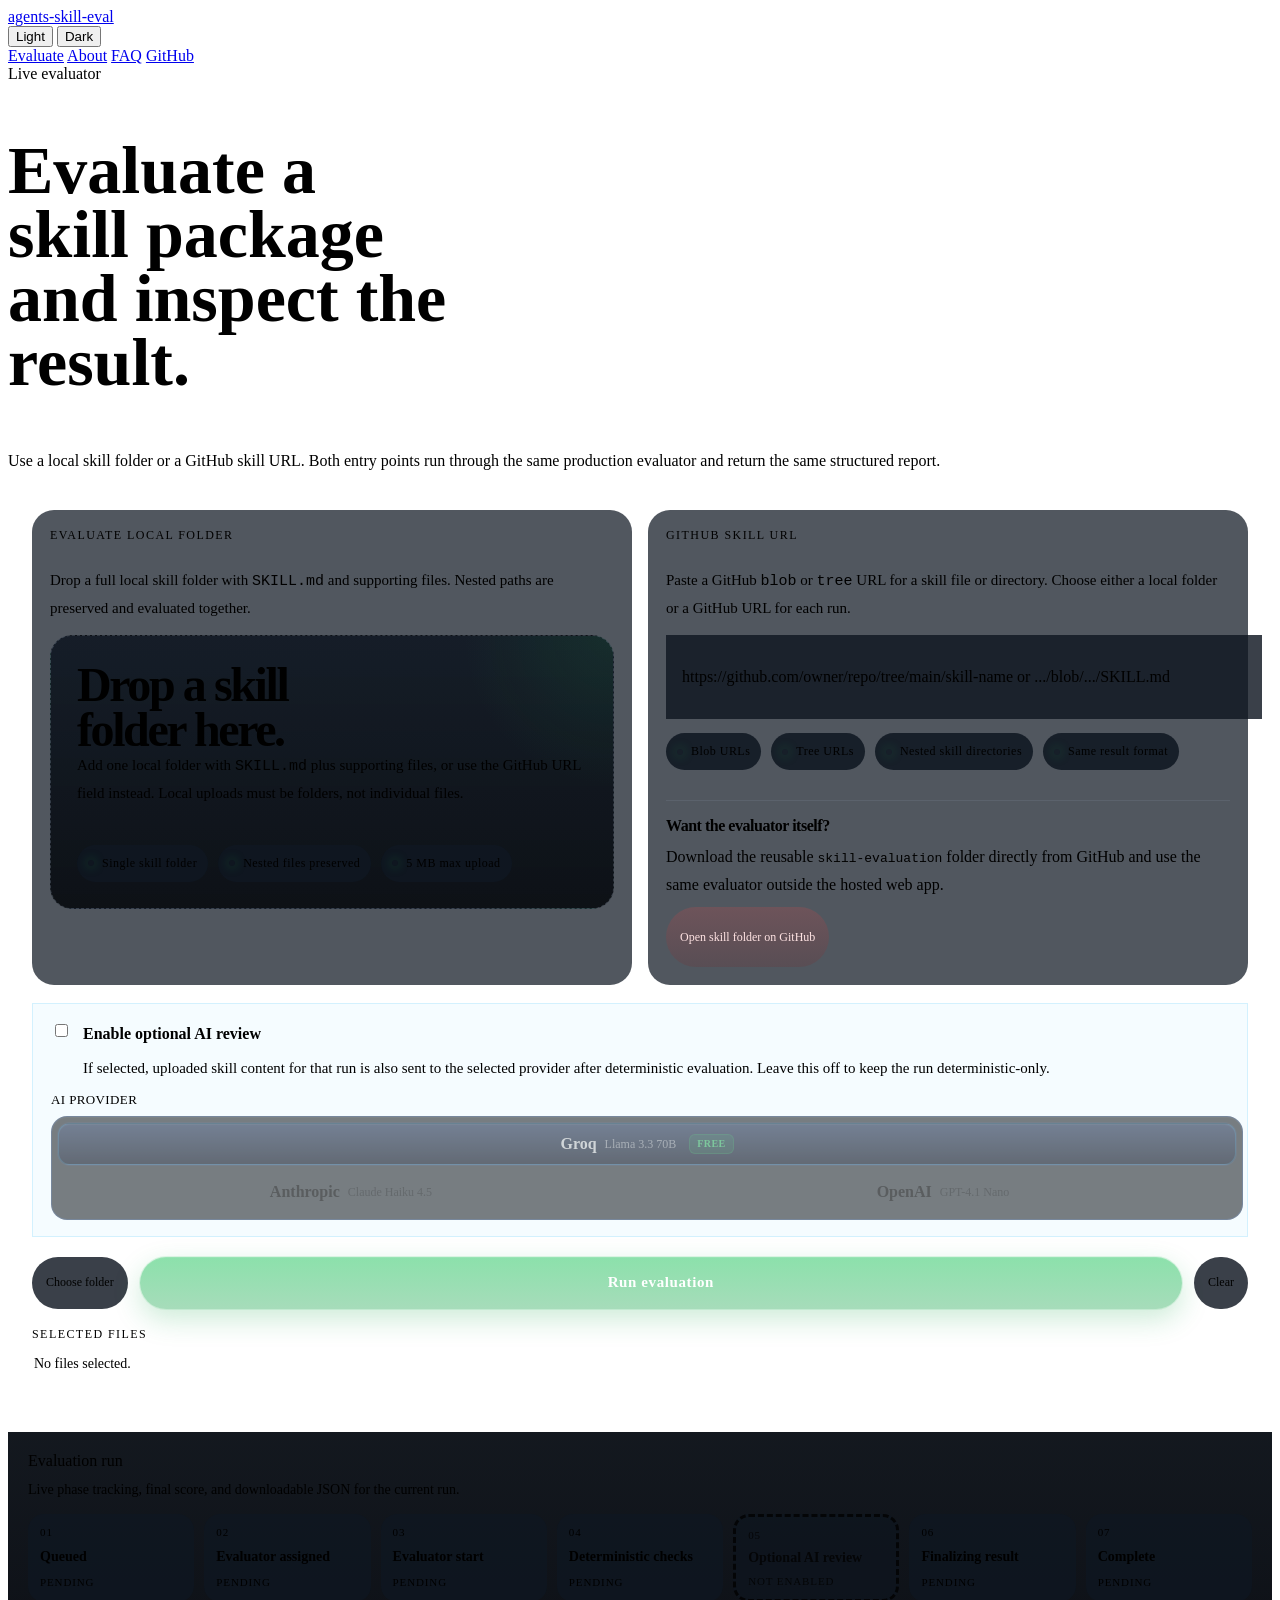
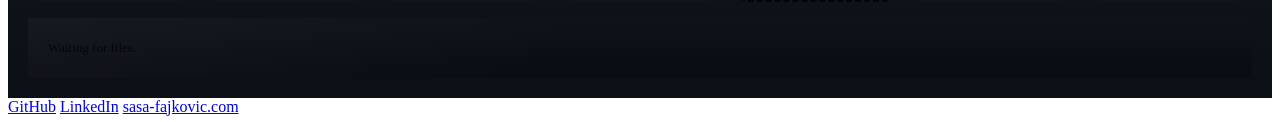
==== frontend/index.html @ c143a1ef "fix: blend deterministic and LLM scores instead of replacing, add scoring customization FAQ - Fix sc" ====
<!DOCTYPE html>
<html lang="en">
<head>
  <meta charset="UTF-8">
  <meta name="viewport" content="width=device-width, initial-scale=1.0">
  <title>agents-skill-eval | Evaluate Agent Skills for Quality, Cost, and Reliability</title>
  <meta name="description" content="Evaluate SKILL.md packages for trigger quality, token efficiency, cost control, reliability, and security using deterministic checks with optional AI review.">
  <meta name="robots" content="index, follow">
  <link rel="canonical" href="https://agents-skill-eval.com/">
  <meta property="og:type" content="website">
  <meta property="og:url" content="https://agents-skill-eval.com/">
  <meta property="og:title" content="agents-skill-eval">
  <meta property="og:description" content="Evaluate agent skills for trigger quality, token efficiency, cost control, reliability, and security.">
  <meta property="og:site_name" content="agents-skill-eval">
  <meta property="og:locale" content="en_US">
  <meta name="twitter:card" content="summary_large_image">
  <meta name="twitter:title" content="agents-skill-eval">
  <meta name="twitter:description" content="Evaluate agent skills for trigger quality, token efficiency, cost control, reliability, and security.">
  <meta name="theme-color" content="#0a0a0a">
  <link rel="stylesheet" href="/static/shared.css">
  <script>
    try {
      const storedTheme = localStorage.getItem('agents-skill-eval-theme');
      if (storedTheme === 'light' || storedTheme === 'dark') {
        document.documentElement.dataset.theme = storedTheme;
        const themeColorMeta = document.querySelector('meta[name="theme-color"]');
        if (themeColorMeta) {
          themeColorMeta.setAttribute('content', storedTheme === 'light' ? '#f3f4f6' : '#0a0a0a');
        }
      }
    } catch (error) {
      // Ignore storage access errors and fall back to dark.
    }
    document.documentElement.classList.add('js');
  </script>
  <script type="application/ld+json">
    {
      "@context": "https://schema.org",
      "@type": "WebApplication",
      "name": "agents-skill-eval",
      "url": "https://agents-skill-eval.com/",
      "applicationCategory": "DeveloperApplication",
      "operatingSystem": "Web",
      "description": "Evaluate SKILL.md packages for trigger quality, token efficiency, cost control, reliability, and security using deterministic checks with optional AI review.",
      "offers": {
        "@type": "Offer",
        "price": "0",
        "priceCurrency": "USD"
      }
    }
  </script>
  <style>
    /* Index-specific styles — base, cards, layout, and theme from shared.css */

    html {
      scroll-behavior: smooth;
    }

    .button,
    .provider-chip,
    #pick-folder-button,
    #upload-button,
    #clear-button,
    #download-json-button {
      display: inline-flex;
      align-items: center;
      justify-content: center;
      gap: 8px;
      min-height: 40px;
      padding: 10px 14px;
      border-radius: 999px;
      border: 1px solid var(--line);
      background: rgba(15, 23, 34, 0.82);
      color: var(--muted);
      font-family: var(--mono);
      font-size: 12px;
      white-space: nowrap;
      text-decoration: none;
      transition: border-color 140ms ease, color 140ms ease, transform 140ms ease, background 140ms ease;
    }

    .button:hover,
    .provider-chip:hover,
    #pick-folder-button:hover,
    #upload-button:hover,
    #clear-button:hover,
    #download-json-button:hover {
      color: var(--text);
      border-color: var(--line-strong);
      transform: translateY(-1px);
    }

    .button-primary,
    .primary {
      border-color: rgba(34, 197, 94, 0.6);
      background: linear-gradient(180deg, rgba(34, 197, 94, 0.38), rgba(22, 163, 74, 0.28));
      color: #d1fae5;
      box-shadow: inset 0 1px 0 rgba(255, 255, 255, 0.06), 0 0 16px rgba(34, 197, 94, 0.15);
    }

    .button-secondary {
      background: rgba(15, 23, 34, 0.92);
    }

    .hero {
      display: grid;
      grid-template-columns: minmax(0, 1.1fr) minmax(320px, 0.9fr);
      gap: 22px;
      align-items: stretch;
    }

    .hero-copy,
    .hero-visual,
    .status-panel,
    .results .result-card,
    .results .summary-card {
      position: relative;
      overflow: hidden;
      border-radius: var(--radius-lg);
      border: 1px solid var(--line);
      background: linear-gradient(180deg, rgba(14, 19, 26, 0.98), rgba(9, 12, 18, 0.96));
      box-shadow: var(--shadow);
    }

    .hero-copy {
      padding: 34px;
      display: grid;
      gap: 22px;
      min-height: 100%;
    }

    .hero-copy::before,
    .hero-visual::before,
    .status-panel::before,
    .results .result-card::before,
    .results .summary-card::before {
      content: "";
      position: absolute;
      inset: 0;
      pointer-events: none;
      background: linear-gradient(135deg, rgba(255, 255, 255, 0.03), transparent 45%);
    }

    h1 {
      max-width: 11ch;
      font-size: clamp(46px, 8vw, 84px);
      line-height: 0.94;
    }

    h3 {
      font-size: 20px;
      line-height: 1.08;
    }

    .hero-subtitle,
    .section-copy,
    .support-copy,
    .faq-card p,
    .step-card p,
    .preview-copy,
    .impact-card p,
    .privacy-copy,
    .dropzone p,
    .token-note,
    .result-summary,
    .footer-copy,
    .llm-copy,
    .file-caption {
      margin: 0;
      color: var(--muted);
      font-size: 15px;
      line-height: 1.8;
    }

    .hero-subtitle {
      max-width: 60ch;
      font-size: 17px;
    }

    .cta-row,
    .signal-grid,
    .action-row,
    .drop-meta,
    .upload-actions {
      display: flex;
      flex-wrap: wrap;
      gap: 12px;
    }

    .signal-grid {
      display: grid;
      grid-template-columns: repeat(3, minmax(0, 1fr));
      gap: 12px;
    }

    .signal-card {
      padding: 14px 16px;
      border-radius: var(--radius-sm);
      border: 1px solid var(--line);
      background: rgba(15, 23, 34, 0.72);
      display: grid;
      gap: 6px;
    }

    .signal-card strong,
    .support-card strong,
    .stat-number,
    .step-card strong,
    .faq-card strong,
    .impact-card strong,
    .upload-side strong,
    .result-metric strong {
      color: var(--text);
      font-size: 16px;
      line-height: 1.25;
    }

    .signal-card span,
    .support-card span,
    .stat-caption,
    .mini-label,
    .estimate-note,
    .footer-note,
    .terminal-caption,
    .bar-label,
    .gauge-note,
    .result-meta,
    .support-chip,
    .section-micro {
      color: var(--subtle);
      font-family: var(--mono);
      font-size: 12px;
      letter-spacing: 0.04em;
      line-height: 1.6;
    }

    .hero-visual {
      padding: 28px;
      display: grid;
      gap: 18px;
      align-content: start;
      min-height: 100%;
    }

    .visual-header {
      display: flex;
      justify-content: space-between;
      gap: 12px;
      align-items: flex-start;
      flex-wrap: wrap;
    }

    .visual-header h2 {
      font-size: clamp(24px, 4vw, 32px);
      max-width: 12ch;
    }

    .estimate-note {
      display: inline-flex;
      align-items: center;
      gap: 8px;
      padding: 8px 10px;
      border-radius: 999px;
      border: 1px solid rgba(56, 189, 248, 0.18);
      background: rgba(56, 189, 248, 0.08);
      color: #7dd3fc;
      font-size: 11px;
      letter-spacing: 0.08em;
      text-transform: uppercase;
    }

    .token-visual {
      display: grid;
      gap: 14px;
      position: relative;
      padding-top: 4px;
    }

    .token-visual::before {
      content: "";
      position: absolute;
      left: 20px;
      right: 20px;
      top: 50%;
      height: 1px;
      background: linear-gradient(90deg, rgba(249, 115, 22, 0.35), rgba(148, 163, 184, 0.1), rgba(34, 197, 94, 0.42));
      transform: translateY(-50%);
    }

    .token-lane {
      display: grid;
      grid-template-columns: minmax(0, 1fr) auto minmax(0, 1fr);
      gap: 12px;
      align-items: center;
      min-width: 0;
    }

    .token-card {
      padding: 18px;
      border-radius: 22px;
      border: 1px solid var(--line);
      background: rgba(9, 13, 18, 0.94);
      display: grid;
      gap: 8px;
      min-height: 190px;
      align-content: start;
      min-width: 0;
    }

    .token-card.poor {
      box-shadow: inset 0 0 0 1px rgba(249, 115, 22, 0.16);
    }

    .token-card.good {
      box-shadow: inset 0 0 0 1px rgba(34, 197, 94, 0.16);
    }

    .counter-header {
      display: flex;
      justify-content: space-between;
      gap: 12px;
      align-items: center;
      color: var(--subtle);
      font-family: var(--mono);
      font-size: 12px;
      text-transform: uppercase;
      letter-spacing: 0.08em;
    }

    .status-pill {
      display: inline-flex;
      align-items: center;
      gap: 8px;
      padding: 6px 9px;
      border-radius: 999px;
      font-size: 11px;
      letter-spacing: 0.08em;
    }

    .status-pill::before {
      content: "";
      width: 7px;
      height: 7px;
      border-radius: 999px;
      background: currentColor;
      box-shadow: 0 0 12px currentColor;
    }

    .status-pill.poor {
      background: var(--poor-soft);
      color: #fdba74;
    }

    .status-pill.good {
      background: var(--good-soft);
      color: #86efac;
    }

    .counter-value {
      display: block;
      min-width: 0;
      max-width: 100%;
      overflow-wrap: anywhere;
      font-family: var(--mono);
      font-size: clamp(28px, 4.2vw, 54px);
      line-height: 0.98;
      letter-spacing: -0.06em;
      color: var(--text);
    }

    .counter-subtext {
      font-family: var(--mono);
      color: var(--muted);
      font-size: 13px;
      line-height: 1.7;
    }

    .delta-column {
      display: grid;
      gap: 12px;
      justify-items: center;
      text-align: center;
      z-index: 1;
      align-self: center;
    }

    .delta-arrow {
      display: inline-flex;
      align-items: center;
      justify-content: center;
      min-height: 48px;
      color: var(--muted);
      font-size: 24px;
      line-height: 1;
    }

    .reduction-badge {
      display: inline-flex;
      align-items: center;
      justify-content: center;
      min-width: 0;
      min-height: 48px;
      max-width: none;
      padding: 10px 14px;
      border-radius: 999px;
      border: 1px solid rgba(34, 197, 94, 0.26);
      background: rgba(34, 197, 94, 0.1);
      color: #dcfce7;
      font-family: var(--mono);
      font-size: 13px;
      font-weight: 700;
      letter-spacing: 0.08em;
      text-transform: uppercase;
      white-space: nowrap;
      box-shadow: inset 0 0 0 1px rgba(34, 197, 94, 0.08);
    }

    .token-note {
      padding: 14px 16px;
      border-radius: var(--radius-sm);
      border: 1px solid rgba(56, 189, 248, 0.18);
      background: rgba(56, 189, 248, 0.06);
    }

    .workspace-grid,
    .steps-grid,
    .impact-grid,
    .preview-grid,
    .faq-grid,
    .results-top,
    .results-grid {
      display: grid;
      gap: 18px;
    }

    .workspace-grid {
      grid-template-columns: 1fr;
      align-items: start;
    }

    .evaluator-section {
      gap: 22px;
    }

    .evaluator-head h1 {
      max-width: 13ch;
      font-size: clamp(38px, 6vw, 68px);
    }

    .workspace-panel {
      display: grid;
      gap: 18px;
    }

    .entry-grid {
      display: grid;
      grid-template-columns: repeat(2, minmax(0, 1fr));
      gap: 16px;
    }

    .entry-card {
      display: grid;
      gap: 14px;
      align-content: start;
      padding: 18px;
      border-radius: 22px;
      border: 1px solid var(--line);
      background: rgba(15, 23, 34, 0.72);
      min-width: 0;
    }

    .skill-download-copy {
      display: grid;
      gap: 8px;
      margin-top: 16px;
      padding-top: 16px;
      border-top: 1px solid rgba(148, 163, 184, 0.14);
    }

    .skill-download-copy strong {
      font-size: 16px;
      letter-spacing: -0.03em;
    }

    .skill-download-copy p {
      margin: 0;
      color: var(--muted);
      max-width: 72ch;
      line-height: 1.75;
    }

    .skill-download-actions {
      display: flex;
      align-items: center;
      gap: 10px;
      flex-wrap: wrap;
    }

    .skill-download-link {
      border-color: rgba(239, 68, 68, 0.3);
      background: linear-gradient(180deg, rgba(239, 68, 68, 0.18), rgba(127, 29, 29, 0.16));
      color: #fee2e2;
    }

    .skill-download-link:hover {
      border-color: rgba(248, 113, 113, 0.48);
      background: linear-gradient(180deg, rgba(239, 68, 68, 0.24), rgba(127, 29, 29, 0.2));
    }

    .entry-copy {
      margin: 0;
      color: var(--muted);
      font-size: 15px;
      line-height: 1.75;
    }

    .entry-card .dropzone {
      min-height: 220px;
    }

    .entry-card .url-input {
      margin-top: auto;
    }

    .token-section {
      gap: 0;
    }

    .boundary-panel {
      display: grid;
      gap: 18px;
    }

    .boundary-grid {
      display: grid;
      grid-template-columns: repeat(2, minmax(0, 1fr));
      gap: 16px;
    }

    .token-panel {
      width: 100%;
    }

    .workspace-panel,
    .upload-side,
    .step-card,
    .preview-panel,
    .results .result-card,
    .results .summary-card {
      padding: 24px;
    }

    .field-stack {
      display: grid;
      gap: 16px;
    }

    .field-label {
      display: block;
      margin-bottom: 10px;
      color: var(--muted);
      font-family: var(--mono);
      font-size: 12px;
      text-transform: uppercase;
      letter-spacing: 0.12em;
    }

    .url-input {
      width: 100%;
      min-height: 54px;
      border: 1px solid var(--line);
      border-radius: var(--radius-sm);
      padding: 15px 16px;
      background: rgba(15, 23, 34, 0.82);
      color: var(--text);
      font: inherit;
    }

    .url-input::placeholder {
      color: var(--subtle);
    }

    .dropzone {
      display: grid;
      gap: 18px;
      padding: 26px;
      border-radius: 22px;
      border: 1px dashed rgba(148, 163, 184, 0.28);
      background:
        radial-gradient(circle at top right, rgba(34, 197, 94, 0.1), transparent 24%),
        linear-gradient(180deg, rgba(15, 23, 34, 0.9), rgba(9, 13, 18, 0.94));
      transition: border-color 160ms ease, transform 160ms ease, background 160ms ease;
      cursor: pointer;
      min-height: 260px;
      align-content: space-between;
    }

    .dropzone.dragging {
      border-color: rgba(34, 197, 94, 0.48);
      transform: translateY(-1px);
      background:
        radial-gradient(circle at top right, rgba(34, 197, 94, 0.18), transparent 24%),
        linear-gradient(180deg, rgba(15, 23, 34, 0.94), rgba(9, 13, 18, 0.98));
    }

    .dropzone.is-disabled {
      opacity: 0.68;
      cursor: wait;
      transform: none;
    }

    .dropzone strong {
      display: block;
      max-width: 10ch;
      font-size: clamp(30px, 5vw, 48px);
      line-height: 0.94;
      letter-spacing: -0.05em;
    }

    .drop-meta {
      gap: 10px;
    }

    .support-chip {
      display: inline-flex;
      align-items: center;
      gap: 8px;
      padding: 9px 11px;
      border-radius: 999px;
      border: 1px solid var(--line);
      background: rgba(15, 23, 34, 0.88);
      color: var(--text);
    }

    .support-chip::before {
      content: "";
      width: 6px;
      height: 6px;
      border-radius: 999px;
      background: var(--good);
      box-shadow: 0 0 12px rgba(34, 197, 94, 0.42);
    }

    .upload-actions {
      display: grid;
      grid-template-columns: auto minmax(220px, 1fr) auto;
      align-items: stretch;
      margin-top: 2px;
    }

    .upload-actions #upload-button {
      min-height: 52px;
      width: 100%;
      padding: 12px 22px;
      font-size: 15px;
      font-weight: 700;
      letter-spacing: 0.04em;
      color: #ffffff;
      border-color: rgba(34, 197, 94, 0.7);
      background: linear-gradient(180deg, rgba(34, 197, 94, 0.52), rgba(22, 163, 74, 0.38));
      box-shadow: inset 0 1px 0 rgba(255, 255, 255, 0.1), 0 10px 28px rgba(22, 163, 74, 0.22), 0 0 0 1px rgba(34, 197, 94, 0.12);
    }

    .upload-actions #upload-button:hover {
      border-color: rgba(34, 197, 94, 0.85);
      background: linear-gradient(180deg, rgba(34, 197, 94, 0.62), rgba(22, 163, 74, 0.46));
      box-shadow: inset 0 1px 0 rgba(255, 255, 255, 0.12), 0 14px 34px rgba(22, 163, 74, 0.30), 0 0 0 1px rgba(34, 197, 94, 0.18);
    }

    button {
      cursor: pointer;
    }

    button:disabled {
      cursor: wait;
      opacity: 0.62;
      transform: none;
    }

    .llm-option {
      display: grid;
      gap: 10px;
      padding: 16px 18px;
      border-radius: var(--radius-sm);
      border: 1px solid rgba(56, 189, 248, 0.18);
      background: rgba(56, 189, 248, 0.05);
    }

    .llm-option label {
      display: flex;
      align-items: flex-start;
      gap: 12px;
      cursor: pointer;
    }

    .llm-option input {
      margin-top: 4px;
    }

    .llm-provider-row {
      display: grid;
      gap: 8px;
    }

    .sr-only {
      position: absolute;
      width: 1px;
      height: 1px;
      padding: 0;
      margin: -1px;
      overflow: hidden;
      clip: rect(0, 0, 0, 0);
      white-space: nowrap;
      border: 0;
    }

    .llm-provider-row label {
      display: block;
      cursor: default;
      color: var(--muted);
      font-size: 13px;
      letter-spacing: 0.03em;
      text-transform: uppercase;
    }

    .provider-toggle {
      display: inline-flex;
      align-items: center;
      flex-wrap: wrap;
      gap: 6px;
      width: 100%;
      padding: 6px;
      border-radius: 16px;
      border: 1px solid rgba(59, 130, 246, 0.22);
      background: rgba(8, 13, 20, 0.78);
      box-shadow: inset 0 1px 0 rgba(255, 255, 255, 0.04);
    }

    .provider-toggle[aria-disabled="true"] {
      opacity: 0.68;
    }

    .provider-chip {
      display: inline-flex;
      align-items: center;
      justify-content: center;
      flex: 1 1 calc(50% - 6px);
      min-height: 42px;
      padding: 10px 16px;
      border-radius: 12px;
      border: 1px solid transparent;
      background: transparent;
      color: var(--muted);
      font: inherit;
      font-weight: 600;
      line-height: 1.2;
      box-shadow: none;
      transition: border-color 140ms ease, color 140ms ease, background 140ms ease, transform 140ms ease;
    }

    .provider-chip:hover {
      background: rgba(15, 23, 34, 0.76);
      color: var(--text);
    }

    .provider-chip[aria-pressed="true"] {
      border-color: rgba(56, 189, 248, 0.3);
      background: linear-gradient(180deg, rgba(37, 99, 235, 0.24), rgba(15, 23, 42, 0.9));
      color: #f8fafc;
      box-shadow: inset 0 1px 0 rgba(255, 255, 255, 0.07), 0 0 0 1px rgba(59, 130, 246, 0.12);
    }

    .provider-chip:disabled {
      cursor: not-allowed;
      opacity: 0.7;
      transform: none;
    }

    .provider-chip--featured {
      flex: 1 1 100%;
    }

    .chip-badge {
      display: inline-flex;
      align-items: center;
      padding: 1px 7px;
      border-radius: 6px;
      font-size: 10px;
      font-weight: 700;
      letter-spacing: 0.04em;
      text-transform: uppercase;
      line-height: 1.6;
      vertical-align: middle;
      margin-left: 5px;
    }

    .chip-badge--free {
      background: rgba(34, 197, 94, 0.18);
      color: #4ade80;
      border: 1px solid rgba(34, 197, 94, 0.25);
    }

    .chip-model {
      font-weight: 400;
      font-size: 12px;
      opacity: 0.6;
    }

    html[data-theme="light"] .chip-badge--free {
      background: rgba(22, 163, 74, 0.10);
      color: #15803d;
      border-color: rgba(22, 163, 74, 0.22);
    }

    html[data-theme="light"] .provider-toggle {
      border-color: rgba(148, 163, 184, 0.3);
      background: rgba(241, 245, 249, 0.92);
      box-shadow: inset 0 1px 0 rgba(255, 255, 255, 0.7);
    }

    html[data-theme="light"] .provider-chip:hover {
      background: rgba(226, 232, 240, 0.92);
    }

    html[data-theme="light"] .provider-chip[aria-pressed="true"] {
      border-color: rgba(59, 130, 246, 0.26);
      background: linear-gradient(180deg, rgba(191, 219, 254, 0.95), rgba(219, 234, 254, 0.92));
      color: #0f172a;
      box-shadow: inset 0 1px 0 rgba(255, 255, 255, 0.88), 0 0 0 1px rgba(59, 130, 246, 0.08);
    }

    .llm-copy strong {
      display: block;
      margin-bottom: 6px;
      font-size: 16px;
      color: var(--text);
    }

    .file-list {
      display: grid;
      gap: 10px;
      min-height: 56px;
    }

    .file-item {
      display: grid;
      grid-template-columns: minmax(0, 1fr) auto;
      gap: 12px;
      align-items: center;
      padding: 12px 14px;
      border-radius: var(--radius-sm);
      border: 1px solid var(--line);
      background: rgba(15, 23, 34, 0.7);
      color: var(--muted);
      font-family: var(--mono);
      font-size: 13px;
    }

    .file-item span:first-child {
      min-width: 0;
      overflow: hidden;
      text-overflow: ellipsis;
      white-space: nowrap;
      color: var(--text);
    }

    .result-empty,
    .file-list .empty {
      color: var(--subtle);
      font-size: 14px;
      padding: 4px 2px;
    }

    .upload-side {
      display: grid;
      gap: 16px;
    }

    .support-card {
      padding: 16px 18px;
      border-radius: var(--radius-sm);
      border: 1px solid var(--line);
      background: rgba(15, 23, 34, 0.72);
      display: grid;
      gap: 8px;
    }

    .status-stack {
      display: grid;
      gap: 16px;
    }

    .run-surface {
      display: grid;
      gap: 16px;
      padding: 20px;
      border-radius: var(--radius-lg);
      border: 1px solid var(--line-strong);
      background: linear-gradient(180deg, rgba(10, 15, 22, 0.96), rgba(7, 10, 16, 0.98));
      box-shadow: var(--shadow);
    }

    .run-surface-head {
      display: flex;
      align-items: center;
      justify-content: space-between;
      gap: 12px;
      flex-wrap: wrap;
    }

    .run-surface-head > div {
      display: grid;
      gap: 12px;
    }

    .run-surface-head p {
      margin: 0;
      color: var(--muted);
      font-size: 14px;
    }

    .run-phase-grid {
      display: grid;
      grid-template-columns: repeat(7, minmax(0, 1fr));
      gap: 10px;
    }

    .phase-chip {
      --phase-fill-progress: 0%;
      display: grid;
      gap: 8px;
      padding: 12px;
      border-radius: 16px;
      border: 1px solid var(--line);
      background: rgba(15, 23, 34, 0.72);
      min-width: 0;
      position: relative;
      overflow: hidden;
      transition: border-color 180ms ease, background 180ms ease, box-shadow 180ms ease;
    }

    .phase-chip::before {
      content: "";
      position: absolute;
      inset: 0;
      width: var(--phase-fill-progress);
      pointer-events: none;
      background: linear-gradient(90deg, rgba(34, 197, 94, 0.12), rgba(34, 197, 94, 0.18));
      transition: width 280ms linear;
      z-index: 0;
    }

    .phase-chip.is-filling::before {
      background: linear-gradient(90deg, rgba(34, 197, 94, 0.18), rgba(34, 197, 94, 0.28));
    }

    .phase-chip > * {
      position: relative;
      z-index: 1;
    }

    .phase-chip.is-active {
      border-color: rgba(56, 189, 248, 0.42);
      background: rgba(56, 189, 248, 0.08);
    }

    .phase-chip.is-complete {
      --phase-fill-progress: 100%;
      border-color: rgba(34, 197, 94, 0.48);
      background: linear-gradient(180deg, rgba(34, 197, 94, 0.2), rgba(22, 163, 74, 0.1));
      box-shadow: inset 0 0 0 1px rgba(34, 197, 94, 0.16);
    }

    .phase-chip.is-filling {
      border-color: rgba(34, 197, 94, 0.38);
      background: rgba(34, 197, 94, 0.08);
      box-shadow: inset 0 0 0 1px rgba(34, 197, 94, 0.12);
    }

    .phase-chip.is-complete .phase-step,
    .phase-chip.is-complete .phase-state {
      color: #bbf7d0;
    }

    .phase-chip.is-complete strong {
      color: #f0fdf4;
    }

    .phase-chip.is-skipped {
      border-style: dashed;
      opacity: 0.72;
    }

    .phase-step {
      color: var(--subtle);
      font-family: var(--mono);
      font-size: 11px;
      letter-spacing: 0.08em;
      text-transform: uppercase;
    }

    .phase-chip strong {
      font-size: 14px;
      line-height: 1.3;
    }

    .phase-state {
      color: var(--muted);
      font-family: var(--mono);
      font-size: 11px;
      letter-spacing: 0.08em;
      text-transform: uppercase;
    }

    .status-panel {
      display: grid;
      gap: 14px;
      padding: 18px 20px;
      color: var(--muted);
      font-family: var(--mono);
      font-size: 13px;
      line-height: 1.8;
    }

    .status-topline,
    .status-final {
      display: flex;
      align-items: center;
      justify-content: space-between;
      gap: 12px;
      flex-wrap: wrap;
    }

    .status-title {
      color: var(--subtle);
      font-size: 11px;
      letter-spacing: 0.08em;
      text-transform: uppercase;
    }

    .status-job-id,
    .status-complete {
      color: var(--text);
      font-size: 15px;
    }

    .status-log {
      border-radius: 16px;
      border: 1px solid var(--line);
      background: rgba(15, 23, 34, 0.56);
      overflow: hidden;
    }

    .status-log summary {
      display: flex;
      align-items: center;
      justify-content: space-between;
      gap: 12px;
      padding: 14px 16px;
      cursor: pointer;
      list-style: none;
      color: var(--text);
      user-select: none;
    }

    .status-log summary::-webkit-details-marker {
      display: none;
    }

    .status-log summary::after {
      content: "+";
      color: var(--subtle);
      font-size: 18px;
      line-height: 1;
    }

    .status-log[open] summary::after {
      content: "-";
    }

    .status-log-copy {
      color: var(--subtle);
      font-size: 12px;
      letter-spacing: 0.04em;
      text-transform: uppercase;
    }

    .status-log-body {
      display: grid;
      gap: 10px;
      padding: 0 16px 16px;
      border-top: 1px solid var(--line);
    }

    .status-panel.error {
      border-color: rgba(249, 115, 22, 0.32);
      color: #fdba74;
    }

    .status-panel .line {
      display: block;
    }

    .status-panel .line.active {
      color: var(--text);
      animation: pulseText 1.4s ease-in-out infinite;
    }

    .results {
      display: grid;
      gap: 16px;
    }

    .results.hidden {
      display: none;
    }

    .results-top {
      align-items: start;
      grid-template-columns: minmax(300px, 0.9fr) minmax(0, 1.1fr);
    }

    .results-grid {
      grid-template-columns: repeat(2, minmax(0, 1fr));
    }

    .metric-card {
      display: grid;
      gap: 10px;
    }

    .score-card {
      gap: 18px;
    }

    .score-card-top {
      display: grid;
      grid-template-columns: auto minmax(0, 1fr);
      align-items: flex-start;
      gap: 18px;
    }

    .score-tier-stack {
      display: grid;
      gap: 8px;
    }

    .score-card-skill {
      display: grid;
      gap: 8px;
      align-content: start;
      min-width: 0;
    }

    .score-card-name {
      margin: 0;
      color: var(--text);
      font-size: clamp(22px, 3vw, 30px);
      line-height: 1.05;
      letter-spacing: -0.04em;
      text-wrap: balance;
    }

    .score-card-description {
      margin: 0;
      color: var(--muted);
      font-size: 15px;
      line-height: 1.72;
      max-width: 46ch;
      white-space: pre-line;
    }

    .score-card-meta {
      display: grid;
      gap: 6px;
    }

    .score-card-meta-label {
      color: var(--subtle);
      font-family: var(--mono);
      font-size: 11px;
      letter-spacing: 0.08em;
      text-transform: uppercase;
    }

    .score-card-compatibility {
      margin: 0;
      color: var(--text);
      font-size: 14px;
      line-height: 1.6;
      white-space: pre-line;
    }

    .result-actions {
      display: flex;
      align-items: center;
      gap: 10px;
      flex-wrap: wrap;
    }

    .download-note {
      color: var(--subtle);
      font-family: var(--mono);
      font-size: 11px;
      letter-spacing: 0.04em;
    }

    .result-label {
      display: inline-flex;
      align-items: center;
      width: fit-content;
      margin-bottom: 8px;
      padding: 0;
      border: 0;
      background: transparent;
      color: var(--muted);
      font-family: var(--mono);
      font-size: 12px;
      font-weight: 700;
      letter-spacing: 0.12em;
      text-transform: uppercase;
    }

    .score-number {
      font-family: var(--mono);
      font-size: clamp(48px, 7vw, 78px);
      line-height: 0.9;
      letter-spacing: -0.08em;
    }

    .score-number.excellent,
    .tier-badge.excellent { color: #86efac; }
    .score-number.very_good,
    .tier-badge.very_good { color: #6ee7a0; }
    .score-number.good,
    .tier-badge.good { color: #4ade80; }
    .score-number.needs_work,
    .tier-badge.needs_work { color: #fbbf24; }
    .score-number.poor,
    .tier-badge.poor { color: #fb923c; }

    .tier-badge {
      display: inline-flex;
      align-items: center;
      gap: 8px;
      width: fit-content;
      padding: 8px 10px;
      border-radius: 999px;
      border: 1px solid currentColor;
      font-family: var(--mono);
      font-size: 11px;
      font-weight: 700;
      letter-spacing: 0.12em;
      text-transform: uppercase;
    }

    .tier-badge::before {
      content: "";
      width: 8px;
      height: 8px;
      border-radius: 999px;
      background: currentColor;
      box-shadow: 0 0 12px currentColor;
    }

    .result-summary {
      font-size: 16px;
    }

    .result-meta {
      color: var(--muted);
      font-size: 14px;
      line-height: 1.7;
    }

    .json-card {
      display: grid;
      gap: 14px;
      align-content: start;
    }

    .json-card-head {
      display: flex;
      align-items: flex-start;
      justify-content: space-between;
      gap: 14px;
      flex-wrap: wrap;
    }

    .json-result-view {
      position: relative;
      margin: 0;
      min-height: 360px;
      max-height: 360px;
      overflow: auto;
      padding: 16px;
      border-radius: 18px;
      border: 1px solid var(--line);
      background: rgba(8, 11, 16, 0.92);
      color: #cbd5e1;
      font-family: var(--mono);
      font-size: 12px;
      line-height: 1.75;
      white-space: pre-wrap;
      word-break: break-word;
      user-select: text;
      -webkit-user-select: text;
    }

    .json-copy-btn {
      position: sticky;
      top: 0;
      float: right;
      display: inline-flex;
      align-items: center;
      justify-content: center;
      width: 32px;
      height: 32px;
      margin: 0 0 -32px 0;
      border-radius: 8px;
      border: 1px solid var(--line);
      background: rgba(15, 23, 34, 0.9);
      color: var(--muted);
      cursor: pointer;
      transition: color 140ms ease, border-color 140ms ease, background 140ms ease;
      z-index: 2;
    }

    .json-copy-btn:hover {
      color: var(--text);
      border-color: var(--line-strong);
      background: rgba(30, 41, 59, 0.95);
    }

    .json-copy-btn svg {
      width: 16px;
      height: 16px;
    }

    .result-list {
      list-style: none;
      margin: 0;
      padding: 0;
      display: grid;
      gap: 10px;
      color: var(--muted);
      line-height: 1.7;
      font-size: 15px;
    }

    .result-list li {
      position: relative;
      padding-left: 18px;
      color: var(--text);
      font-weight: 500;
    }

    .result-list li::before {
      content: "";
      position: absolute;
      left: 0;
      top: 0.7em;
      width: 8px;
      height: 8px;
      border-radius: 999px;
      background: var(--brand);
      box-shadow: 0 0 10px color-mix(in srgb, var(--brand) 65%, transparent);
      transform: translateY(-50%);
    }

    .result-list.strengths li::before {
      background: #22c55e;
      box-shadow: 0 0 10px rgba(34, 197, 94, 0.55);
    }

    .result-list.weaknesses li::before {
      background: #f97316;
      box-shadow: 0 0 10px rgba(249, 115, 22, 0.55);
    }

    .result-list.suggestions li::before {
      background: #eab308;
      box-shadow: 0 0 10px rgba(234, 179, 8, 0.5);
    }

    .result-list.security li::before {
      background: #ef4444;
      box-shadow: 0 0 10px rgba(239, 68, 68, 0.55);
    }

    .result-list.issues li[data-severity="error"]::before {
      background: #ef4444;
      box-shadow: 0 0 10px rgba(239, 68, 68, 0.55);
    }

    .result-list.issues li[data-severity="warning"]::before {
      background: #f97316;
      box-shadow: 0 0 10px rgba(249, 115, 22, 0.55);
    }

    .checklist {
      list-style: none;
      margin: 6px 0 0;
      padding: 0;
      display: grid;
      gap: 10px;
    }

    .checklist li {
      display: grid;
      grid-template-columns: minmax(0, 1fr) auto;
      gap: 12px;
      align-items: center;
      padding: 11px 12px;
      border-radius: var(--radius-sm);
      border: 1px solid var(--line);
      background: rgba(15, 23, 34, 0.7);
      color: var(--text);
      font-size: 14px;
      font-weight: 600;
    }

    .checklist li span:last-child {
      font-family: var(--mono);
      color: var(--muted);
      font-size: 12px;
      letter-spacing: 0.06em;
      text-transform: uppercase;
    }

    .skeleton {
      position: relative;
      overflow: hidden;
    }

    .skeleton::after {
      content: "";
      position: absolute;
      inset: 0;
      transform: translateX(-100%);
      background: linear-gradient(90deg, transparent, rgba(255, 255, 255, 0.06), transparent);
      animation: shimmer 1.4s ease-in-out infinite;
    }

    .stack {
      display: grid;
      gap: 12px;
    }

    .skeleton-block {
      height: 14px;
      border-radius: 999px;
      background: rgba(148, 163, 184, 0.1);
    }

    .skeleton-block.score { width: 38%; height: 76px; }
    .skeleton-block.sm { width: 32%; }
    .skeleton-block.md { width: 58%; }
    .skeleton-block.lg { width: 82%; }

    .steps-grid {
      grid-template-columns: repeat(3, minmax(0, 1fr));
    }

    .step-card,
    .impact-card,
    .faq-card,
    .preview-panel {
      border-radius: var(--radius-lg);
      border: 1px solid var(--line);
      background: linear-gradient(180deg, rgba(12, 18, 27, 0.94), rgba(8, 12, 18, 0.94));
      box-shadow: var(--shadow);
      position: relative;
      overflow: hidden;
    }

    .step-card,
    .faq-card {
      display: grid;
      gap: 14px;
    }

    .step-index {
      display: inline-flex;
      align-items: center;
      justify-content: center;
      width: 38px;
      height: 38px;
      border-radius: 999px;
      background: rgba(239, 68, 68, 0.1);
      color: #fecaca;
      font-family: var(--mono);
      font-size: 12px;
      font-weight: 700;
      letter-spacing: 0.08em;
      box-shadow: inset 0 0 0 1px rgba(239, 68, 68, 0.22);
    }

    .impact-card > .section-label {
      padding: 0;
      border: 0;
      background: transparent;
      color: #fca5a5;
    }

    .impact-card > .section-label::before {
      box-shadow: none;
    }

    .preview-grid {
      grid-template-columns: minmax(280px, 0.9fr) minmax(0, 1.1fr);
      align-items: stretch;
    }

    .preview-panel {
      padding: 24px;
    }

    .preview-stack {
      display: grid;
      gap: 14px;
    }

    .preview-score {
      display: flex;
      align-items: flex-end;
      gap: 12px;
      flex-wrap: wrap;
    }

    .preview-score strong {
      font-family: var(--mono);
      font-size: clamp(50px, 7vw, 78px);
      line-height: 0.9;
      letter-spacing: -0.08em;
      color: #86efac;
    }

    .preview-badge {
      display: inline-flex;
      align-items: center;
      gap: 8px;
      padding: 8px 10px;
      border-radius: 999px;
      border: 1px solid rgba(34, 197, 94, 0.3);
      background: rgba(34, 197, 94, 0.08);
      color: #86efac;
      font-family: var(--mono);
      font-size: 11px;
      font-weight: 700;
      letter-spacing: 0.12em;
      text-transform: uppercase;
    }

    .preview-checklist {
      list-style: none;
      margin: 0;
      padding: 0;
      display: grid;
      gap: 10px;
    }

    .preview-checklist li {
      display: flex;
      justify-content: space-between;
      gap: 12px;
      align-items: center;
      padding: 10px 12px;
      border-radius: var(--radius-sm);
      border: 1px solid var(--line);
      background: rgba(15, 23, 34, 0.7);
      color: var(--text);
      font-size: 14px;
    }

    .preview-checklist span:last-child {
      font-family: var(--mono);
      color: #86efac;
      font-size: 12px;
      letter-spacing: 0.08em;
      text-transform: uppercase;
    }

    .terminal-body {
      display: grid;
      gap: 8px;
      color: #dbeafe;
    }

    .json-line {
      white-space: pre-wrap;
      word-break: break-word;
      opacity: 1;
      transform: none;
      transition: opacity 220ms ease, transform 220ms ease;
    }

    .js .terminal:not(.is-visible) .json-line {
      opacity: 0;
      transform: translateY(8px);
    }

    .json-key { color: #7dd3fc; }
    .json-string { color: #86efac; }
    .json-number { color: #f9a8d4; }
    .json-boolean { color: #fdba74; }

    html[data-theme="light"] .hero-copy,
    html[data-theme="light"] .hero-visual,
    html[data-theme="light"] .entry-card,
    html[data-theme="light"] .status-panel,
    html[data-theme="light"] .run-surface,
    html[data-theme="light"] .results .result-card,
    html[data-theme="light"] .results .summary-card,
    html[data-theme="light"] .step-card,
    html[data-theme="light"] .preview-panel {
      background: #ffffff;
    }

    html[data-theme="light"] .button,
    html[data-theme="light"] .provider-chip,
    html[data-theme="light"] #pick-folder-button,
    html[data-theme="light"] #upload-button,
    html[data-theme="light"] #clear-button,
    html[data-theme="light"] #download-json-button {
      background: #ffffff;
      color: var(--text);
      border-color: rgba(15, 23, 42, 0.16);
    }

    html[data-theme="light"] .button-primary,
    html[data-theme="light"] .primary {
      border-color: rgba(22, 163, 74, 0.4);
      background: linear-gradient(180deg, #dcfce7, #bbf7d0);
      color: #14532d;
      box-shadow: 0 1px 3px rgba(22, 163, 74, 0.12);
    }

    html[data-theme="light"] .skill-download-link {
      border-color: rgba(239, 68, 68, 0.2);
      background: linear-gradient(180deg, rgba(254, 226, 226, 0.96), rgba(254, 242, 242, 0.94));
      color: #991b1b;
    }

    html[data-theme="light"] .button-secondary {
      background: #f8fafc;
      color: var(--text);
    }

    html[data-theme="light"] .provider-chip:disabled,
    html[data-theme="light"] #pick-folder-button:disabled,
    html[data-theme="light"] #upload-button:disabled,
    html[data-theme="light"] #clear-button:disabled,
    html[data-theme="light"] #download-json-button:disabled {
      color: var(--muted);
      opacity: 1;
    }

    html[data-theme="light"] .dropzone,
    html[data-theme="light"] .support-card,
    html[data-theme="light"] .url-input,
    html[data-theme="light"] .file-item,
    html[data-theme="light"] .llm-option,
    html[data-theme="light"] .checklist li,
    html[data-theme="light"] .phase-chip,
    html[data-theme="light"] .preview-checklist li,
    html[data-theme="light"] .support-chip {
      background: #f8fafc;
    }

    html[data-theme="light"] .signal-card,
    html[data-theme="light"] .token-card,
    html[data-theme="light"] .preview-checklist li,
    html[data-theme="light"] .estimate-note,
    html[data-theme="light"] .token-note {
      color: var(--muted);
    }

    html[data-theme="light"] .token-card {
      background: #f8fafc;
    }

    html[data-theme="light"] .token-card.poor {
      box-shadow: inset 0 0 0 1px rgba(249, 115, 22, 0.18);
    }

    html[data-theme="light"] .token-card.good {
      box-shadow: inset 0 0 0 1px rgba(34, 197, 94, 0.18);
    }

    html[data-theme="light"] .reduction-badge {
      border-color: rgba(34, 197, 94, 0.34);
      background: #dcfce7;
      color: #166534;
      box-shadow: none;
    }

    html[data-theme="light"] .counter-header,
    html[data-theme="light"] .counter-copy,
    html[data-theme="light"] .terminal-caption,
    html[data-theme="light"] .support-chip,
    html[data-theme="light"] .estimate-note,
    html[data-theme="light"] .token-note,
    html[data-theme="light"] .stat-caption,
    html[data-theme="light"] .mini-label,
    html[data-theme="light"] .bar-label,
    html[data-theme="light"] .gauge-note,
    html[data-theme="light"] .result-meta,
    html[data-theme="light"] .section-micro {
      color: #475569;
    }

    html[data-theme="light"] .counter-value {
      color: #0f172a;
    }

    html[data-theme="light"] .phase-chip.is-complete {
      border-color: rgba(34, 197, 94, 0.42);
      background: linear-gradient(180deg, #ecfdf5, #dcfce7);
      box-shadow: inset 0 0 0 1px rgba(34, 197, 94, 0.14);
    }

    html[data-theme="light"] .phase-chip::before {
      background: linear-gradient(90deg, rgba(34, 197, 94, 0.08), rgba(34, 197, 94, 0.14));
    }

    html[data-theme="light"] .phase-chip.is-filling::before {
      background: linear-gradient(90deg, rgba(34, 197, 94, 0.14), rgba(34, 197, 94, 0.22));
    }

    html[data-theme="light"] .phase-chip.is-filling {
      border-color: rgba(34, 197, 94, 0.32);
      background: #f0fdf4;
      box-shadow: inset 0 0 0 1px rgba(34, 197, 94, 0.1);
    }

    html[data-theme="light"] .phase-chip.is-complete .phase-step,
    html[data-theme="light"] .phase-chip.is-complete .phase-state {
      color: #15803d;
    }

    html[data-theme="light"] .phase-chip.is-complete strong {
      color: #166534;
    }

    html[data-theme="light"] .status-pill.poor {
      background: #fff7ed;
      color: #c2410c;
    }

    html[data-theme="light"] .status-pill.good {
      background: #ecfdf5;
      color: #15803d;
    }

    html[data-theme="light"] .estimate-note {
      border-color: rgba(56, 189, 248, 0.22);
      background: #eff6ff;
      color: #0369a1;
    }

    html[data-theme="light"] .token-visual::before {
      background: linear-gradient(90deg, rgba(249, 115, 22, 0.22), rgba(148, 163, 184, 0.16), rgba(34, 197, 94, 0.28));
    }

    html[data-theme="light"] .entry-card {
      box-shadow: none;
    }

    html[data-theme="light"] .dropzone.dragging {
      background:
        radial-gradient(circle at top right, rgba(34, 197, 94, 0.08), transparent 20%),
        linear-gradient(180deg, #ffffff, #f0fdf4);
    }

    html[data-theme="light"] .status-log,
    html[data-theme="light"] .metric-track {
      background: #f1f5f9;
    }

    html[data-theme="light"] .json-result-view {
      background: #e2e8f0;
      color: #0f172a;
      border-color: rgba(15, 23, 42, 0.14);
    }

    html[data-theme="light"] .json-copy-btn {
      background: rgba(241, 245, 249, 0.95);
      border-color: rgba(15, 23, 42, 0.14);
    }

    html[data-theme="light"] .json-copy-btn:hover {
      background: #ffffff;
      border-color: rgba(15, 23, 42, 0.25);
    }

    html[data-theme="light"] .support-chip::before,
    html[data-theme="light"] .preview-badge::before,
    html[data-theme="light"] .tier-badge::before {
      box-shadow: none;
    }

    html[data-theme="light"] .dropzone {
      background:
        radial-gradient(circle at top right, rgba(34, 197, 94, 0.05), transparent 20%),
        linear-gradient(180deg, #ffffff, #f8fafc);
    }

    html[data-theme="light"] .json-key { color: #0f766e; }
    html[data-theme="light"] .json-string { color: #166534; }
    html[data-theme="light"] .json-number { color: #9d174d; }
    html[data-theme="light"] .json-boolean { color: #b45309; }

    .js [data-observe].terminal {
      opacity: 1;
      transform: none;
    }

    .hidden {
      display: none;
    }

    @keyframes shimmer {
      100% {
        transform: translateX(100%);
      }
    }

    @keyframes pulseText {
      0%, 100% {
        opacity: 0.74;
      }
      50% {
        opacity: 1;
      }
    }

    @media (max-width: 1080px) {
      .hero,
      .workspace-grid,
      .preview-grid {
        grid-template-columns: 1fr;
      }

      .impact-grid {
        gap: 18px;
      }
    }

    @media (max-width: 860px) {
      .signal-grid,
      .entry-grid,
      .steps-grid,
      .run-phase-grid,
      .results-top,
      .results-grid,
      .boundary-grid {
        grid-template-columns: 1fr;
      }

      .token-lane {
        grid-template-columns: 1fr;
      }

      .token-visual::before {
        display: none;
      }

      .delta-column {
        justify-items: center;
      }

      .score-card-top {
        grid-template-columns: 1fr;
      }

      .upload-actions {
        grid-template-columns: 1fr;
      }
    }

    @media (max-width: 640px) {
      body {
        overflow-x: hidden;
      }

      .hero-copy,
      .hero-visual,
      .workspace-panel,
      .run-surface,
      .upload-side,
      .step-card,
      .impact-card,
      .preview-panel,
      .faq-card,
      .results .result-card,
      .results .summary-card,
      .status-panel {
        padding: 20px;
      }

      h1 {
        font-size: 42px;
        max-width: 100%;
        word-break: normal;
      }

      .evaluator-head h1,
      .section-head,
      .section-head p,
      .hero-subtitle,
      .entry-card,
      .token-card,
      .chart-group,
      .preview-panel,
      .result-card,
      .summary-card,
      .faq-card,
      .support-card,
      .file-item,
      .status-topline,
      .status-final,
      .json-card-head,
      .result-actions {
        min-width: 0;
      }

      .section-head,
      .section-head p,
      .hero-subtitle,
      .entry-copy,
      .support-copy,
      .privacy-copy,
      .result-summary,
      .llm-copy,
      .dropzone p {
        max-width: 100%;
        overflow-wrap: anywhere;
      }

      .entry-card .url-input {
        min-width: 0;
      }

      .support-chip,
      .status-job-id,
      .status-complete,
      .download-note,
      .result-label,
      .field-label,
      .phase-step,
      .phase-state,
      .status-title,
      .status-log-copy {
        overflow-wrap: anywhere;
        white-space: normal;
      }

      .dropzone {
        min-height: 220px;
        padding: 20px;
      }

      .dropzone strong {
        font-size: 34px;
      }

      .counter-value {
        font-size: 38px;
      }

      .preview-score strong,
      .score-number {
        font-size: 56px;
      }

    }

    @media (prefers-reduced-motion: reduce) {
      html {
        scroll-behavior: auto;
      }

      *,
      *::before,
      *::after {
        animation: none !important;
        transition: none !important;
      }

    .js [data-observe].terminal {
      opacity: 1;
      transform: none;
    }

      .js .chart-card .bar-fill,
      .js .terminal .json-line {
        opacity: 1;
        transform: none;
      }
    }
  </style>
</head>
<body>
  <header class="site-header site-shell">
    <a class="brand-lockup" href="/" aria-label="Go to homepage">
      <span class="brand-mark" aria-hidden="true"></span>
      <span class="brand-name">agents-skill-eval</span>
    </a>
    <nav class="header-nav" aria-label="Primary">
      <div class="theme-toggle" role="group" aria-label="Theme selector">
        <button type="button" class="theme-option" data-theme-value="light" aria-pressed="false">Light</button>
        <button type="button" class="theme-option" data-theme-value="dark" aria-pressed="true">Dark</button>
      </div>
      <a class="nav-link" href="/">Evaluate</a>
      <a class="nav-link" href="/about">About</a>
      <a class="nav-link" href="/faq">FAQ</a>
      <a class="nav-link" href="https://github.com/sasa-fajkovic/agents-skill-eval" target="_blank" rel="noreferrer">GitHub</a>
    </nav>
  </header>

  <main class="site-shell page">
    <section class="section evaluator-section" id="evaluate">
      <div class="section-head evaluator-head">
        <span class="section-label">Live evaluator</span>
        <h1>Evaluate a skill package and inspect the result.</h1>
        <p>Use a local skill folder or a GitHub skill URL. Both entry points run through the same production evaluator and return the same structured report.</p>
      </div>

      <div class="workspace-grid">
        <section class="panel workspace-panel">
          <input id="folder-input" type="file" webkitdirectory directory multiple class="hidden">
          <div class="entry-grid">
            <article class="entry-card">
              <span class="field-label">Evaluate local folder</span>
              <p class="entry-copy">Drop a full local skill folder with <code>SKILL.md</code> and supporting files. Nested paths are preserved and evaluated together.</p>
              <div id="dropzone" class="dropzone" tabindex="0" role="button" aria-label="Upload a skill folder">
                <div>
                  <strong>Drop a skill folder here.</strong>
                  <p>Add one local folder with <code>SKILL.md</code> plus supporting files, or use the GitHub URL field instead. Local uploads must be folders, not individual files.</p>
                </div>
                <div class="drop-meta" aria-label="Evaluation requirements">
                  <span class="support-chip">Single skill folder</span>
                  <span class="support-chip">Nested files preserved</span>
                  <span class="support-chip">5 MB max upload</span>
                </div>
              </div>
            </article>

            <article class="entry-card">
              <label class="field-label" for="github-url">GitHub skill URL</label>
              <p class="entry-copy">Paste a GitHub <code>blob</code> or <code>tree</code> URL for a skill file or directory. Choose either a local folder or a GitHub URL for each run.</p>
              <input id="github-url" class="url-input" type="url" inputmode="url" placeholder="https://github.com/owner/repo/tree/main/skill-name or .../blob/.../SKILL.md">
              <div class="drop-meta" aria-label="GitHub requirements">
                <span class="support-chip">Blob URLs</span>
                <span class="support-chip">Tree URLs</span>
                <span class="support-chip">Nested skill directories</span>
                <span class="support-chip">Same result format</span>
              </div>
              <div class="skill-download-copy">
                <strong>Want the evaluator itself?</strong>
                <p>Download the reusable <code>skill-evaluation</code> folder directly from GitHub and use the same evaluator outside the hosted web app.</p>
                <div class="skill-download-actions">
                  <a class="button skill-download-link" href="https://github.com/sasa-fajkovic/agents-skill-eval/tree/main/.claude/skills/skill-evaluation" target="_blank" rel="noreferrer">Open skill folder on GitHub</a>
                </div>
              </div>
            </article>
          </div>

          <div class="llm-option">
            <label for="enable-llm">
              <input id="enable-llm" type="checkbox">
              <span class="llm-copy">
                <strong>Enable optional AI review</strong>
                If selected, uploaded skill content for that run is also sent to the selected provider after deterministic evaluation. Leave this off to keep the run deterministic-only.
              </span>
            </label>
            <div class="llm-provider-row">
              <label for="llm-provider">AI provider</label>
              <input id="llm-provider" class="sr-only" type="hidden" value="groq">
              <div class="provider-toggle" role="group" aria-label="AI provider" aria-disabled="true">
                <button type="button" class="provider-chip provider-chip--featured" data-provider-value="groq" aria-pressed="true" disabled>Groq <span class="chip-model">Llama 3.3 70B</span> <span class="chip-badge chip-badge--free">Free</span></button>
                <button type="button" class="provider-chip" data-provider-value="anthropic" aria-pressed="false" disabled>Anthropic <span class="chip-model">Claude Haiku 4.5</span></button>
                <button type="button" class="provider-chip" data-provider-value="openai" aria-pressed="false" disabled>OpenAI <span class="chip-model">GPT-4.1 Nano</span></button>
              </div>
            </div>
          </div>

          <div class="upload-actions">
            <button id="pick-folder-button" type="button">Choose folder</button>
            <button id="upload-button" type="button" class="primary">Run evaluation</button>
            <button id="clear-button" type="button">Clear</button>
          </div>

          <div>
            <span class="field-label">Selected files</span>
            <div id="file-list" class="file-list"><div class="empty">No files selected.</div></div>
          </div>
        </section>
      </div>

      <div class="status-stack run-surface">
        <div class="run-surface-head">
          <div>
            <span class="section-label">Evaluation run</span>
            <p>Live phase tracking, final score, and downloadable JSON for the current run.</p>
          </div>
        </div>
        <section id="phase-tracker" class="run-phase-grid" aria-label="Evaluation phases"></section>
        <section id="status" class="status-panel" aria-live="polite">Waiting for files.</section>
        <section id="results" class="results hidden"></section>
      </div>

    </section>
  </main>

  <footer class="site-footer">
    <div class="footer-links">
      <a href="https://github.com/sasa-fajkovic/agents-skill-eval" target="_blank" rel="noreferrer">GitHub</a>
      <a href="https://linkedin.com/in/sasa-fajkovic" target="_blank" rel="noreferrer">LinkedIn</a>
      <a href="https://sasa-fajkovic.com/" target="_blank" rel="noreferrer">sasa-fajkovic.com</a>
    </div>
    <div class="footer-version" id="footer-version"></div>
  </footer>

  <script src="/static/shared.js"></script>
  <script>
    const dropzone = document.getElementById('dropzone');
    const folderInput = document.getElementById('folder-input');
    const uploadButton = document.getElementById('upload-button');
    const clearButton = document.getElementById('clear-button');
    const pickFolderButton = document.getElementById('pick-folder-button');
    const githubUrlInput = document.getElementById('github-url');
    const fileList = document.getElementById('file-list');
    const phaseTracker = document.getElementById('phase-tracker');
    const statusBox = document.getElementById('status');
    const results = document.getElementById('results');
    const runSurface = document.querySelector('.run-surface');
    const enableLlmCheckbox = document.getElementById('enable-llm');
    const llmProviderSelect = document.getElementById('llm-provider');
    const llmProviderToggle = document.querySelector('.provider-toggle');
    const llmProviderButtons = Array.from(document.querySelectorAll('.provider-chip'));
    const MAX_UPLOAD_BYTES = 5 * 1024 * 1024;

    let selectedFiles = [];
    let pollTimer = null;
    let loadingResultsVisible = false;
    let lastProgressJobId = '';
    let lastProgressLines = [];
    let lastProgressTrailer = '';
    let phaseTargetIndex = -1;
    let phaseFillIndex = -1;
    let phaseFillStart = 0;
    let phaseVisualDone = -1;
    let evalDone = false;
    let evalFailed = false;
    const PHASE_FILL_MS = 1000;
    let jobInFlight = false;
    let latestResult = null;
    const phaseDefinitions = [
      { key: 'queued', step: '01', label: 'Queued' },
      { key: 'worker', step: '02', label: 'Evaluator assigned' },
      { key: 'sandbox', step: '03', label: 'Evaluator start' },
      { key: 'deterministic', step: '04', label: 'Deterministic checks' },
      { key: 'llm', step: '05', label: 'Optional AI review' },
      { key: 'finalizing', step: '06', label: 'Finalizing result' },
      { key: 'complete', step: '07', label: 'Complete' },
    ];

    resetPhaseState();
    renderPhaseTracker();

    function fileDisplayPath(file) {
      return file.relativePath || file.webkitRelativePath || file.name;
    }

    function attachRelativePath(file, relativePath) {
      Object.defineProperty(file, 'relativePath', {
        value: relativePath,
        configurable: true,
      });
      return file;
    }

    function isFolderSelection(files) {
      return files.length > 0 && files.every((file) => fileDisplayPath(file).includes('/'));
    }

    function setJobRunning(isRunning) {
      jobInFlight = isRunning;
      uploadButton.disabled = isRunning;
      clearButton.disabled = isRunning;
      pickFolderButton.disabled = isRunning;
      githubUrlInput.disabled = isRunning;
      enableLlmCheckbox.disabled = isRunning;
      syncProviderControls();
      dropzone.classList.toggle('is-disabled', isRunning);
      dropzone.setAttribute('aria-disabled', String(isRunning));
      uploadButton.textContent = isRunning ? 'Evaluation running...' : 'Run evaluation';
    }

    function syncProviderControls() {
      const isEnabled = enableLlmCheckbox.checked && !jobInFlight;
      if (llmProviderToggle) {
        llmProviderToggle.setAttribute('aria-disabled', String(!isEnabled));
      }
      llmProviderButtons.forEach((button) => {
        const isActive = button.dataset.providerValue === llmProviderSelect.value;
        button.setAttribute('aria-pressed', String(isActive));
        button.disabled = !isEnabled;
      });
    }

    function setStatus(message, isError = false) {
      statusBox.innerHTML = escapeHtml(message).replaceAll('\n', '<br>');
      statusBox.classList.toggle('error', isError);
    }

    function titleCaseTier(tier) {
      return String(tier || 'needs_work').replaceAll('_', ' ');
    }

    function resetResultsState() {
      latestResult = null;
      loadingResultsVisible = false;
      results.classList.remove('loading');
      results.classList.add('hidden');
      results.innerHTML = '';
    }

    function totalSelectedBytes() {
      return selectedFiles.reduce((total, file) => total + Number(file.size || 0), 0);
    }

    function sourceSelectionError() {
      const githubUrl = githubUrlInput.value.trim();
      if (selectedFiles.length && githubUrl) {
        return 'Choose one source per run: a local folder or a GitHub URL.';
      }
      if (selectedFiles.length && totalSelectedBytes() > MAX_UPLOAD_BYTES) {
        return `Local upload exceeds the 5 MB limit (${formatBytes(totalSelectedBytes())} selected).`;
      }
      return '';
    }

    function truncateMiddle(value, maxLength = 84) {
      const text = String(value || '');
      if (text.length <= maxLength) {
        return text;
      }
      const side = Math.max(10, Math.floor((maxLength - 1) / 2));
      return `${text.slice(0, side)}…${text.slice(-side)}`;
    }

    function getAiReviewOutcome(progressLines, resultData = null) {
      const lines = Array.isArray(progressLines) ? progressLines : [];
      const combined = lines.join(' ');
      const llmRequested = resultData?.llm_enabled ?? enableLlmCheckbox.checked;
      if (resultData?.llm_analysis) {
        return { state: 'complete', label: 'Complete', summary: 'Optional AI review completed for this run.' };
      }
      if (!llmRequested) {
        return { state: 'skipped', label: 'Not enabled', summary: 'Optional AI review was not enabled for this run.' };
      }
      if (/selected provider is not configured/i.test(combined)) {
        return { state: 'skipped', label: 'Unavailable', summary: 'Optional AI review was requested, but the selected provider is not configured on this server.' };
      }
      if (/Optional LLM review failed/i.test(combined)) {
        return { state: 'skipped', label: 'Fallback', summary: 'Optional AI review fell back to deterministic-only output.' };
      }
      if (/Optional LLM review completed/i.test(combined)) {
        return { state: 'complete', label: 'Complete', summary: 'Optional AI review completed for this run.' };
      }
      if (/LLM evaluation|Optional LLM review/.test(combined)) {
        return { state: 'active', label: 'In progress', summary: 'Optional AI review is in progress.' };
      }
      return { state: 'pending', label: 'Pending', summary: 'Optional AI review has not started yet.' };
    }

    function phaseIndex(key) {
      return phaseDefinitions.findIndex((phase) => phase.key === key);
    }

    function humanizeUploadError(message) {
      const text = String(message || 'Upload failed.').trim();
      if (/optional AI review rate limit exceeded/i.test(text)) {
        return 'Optional AI review is temporarily rate limited for your IP. Wait a bit before starting another AI-backed evaluation.';
      }
      if (/rate limit exceeded/i.test(text)) {
        return 'Too many evaluation requests were sent from your IP in a short window. Wait a bit, then try again.';
      }
      if (/too many active evaluations from this IP/i.test(text)) {
        return 'An evaluation from your IP is already running. Wait for it to finish before starting another one.';
      }
      if (/service busy/i.test(text)) {
        return 'The evaluator queue is currently full. Wait a bit, then try again.';
      }
      return text;
    }

    function getObservedPhaseKeys(progressLines, trailer = '', resultData = null) {
      const lines = Array.isArray(progressLines) ? progressLines : [];
      const combined = [...lines, trailer].join(' ');
      const observed = new Set();

      if (/Upload accepted|Upload received|Run queued|Checking evaluation status|Waiting for evaluator/.test(combined)) observed.add('queued');
      if (/Evaluator assigned/.test(combined)) observed.add('worker');
      if (/Starting evaluator/.test(combined)) observed.add('sandbox');
      if (/Preparing deterministic result/.test(combined)) observed.add('deterministic');
      if (/LLM evaluation|Optional LLM review completed/.test(combined) || resultData?.llm_analysis) observed.add('llm');
      const llmActive = (resultData?.llm_enabled ?? enableLlmCheckbox.checked) &&
        !/Optional LLM review completed|Optional LLM review failed|selected provider is not configured/i.test(combined) &&
        !resultData;
      if (/Preparing final evaluation result/.test(combined) && !llmActive) observed.add('finalizing');
      if (/Evaluation completed\./.test(combined)) observed.add('complete');

      if (resultData) {
        observed.add('queued');
        observed.add('worker');
        observed.add('sandbox');
        observed.add('deterministic');
        observed.add('finalizing');
        observed.add('complete');
      }

      return observed;
    }

    function resetPhaseState() {
      phaseTargetIndex = -1;
      phaseFillIndex = -1;
      phaseFillStart = 0;
      phaseVisualDone = -1;
      evalDone = false;
      evalFailed = false;
    }

    function updatePhaseTarget(progressLines, trailer, resultData) {
      const observed = getObservedPhaseKeys(progressLines || [], trailer, resultData);
      let highest = -1;
      for (let i = 0; i < phaseDefinitions.length; i++) {
        if (observed.has(phaseDefinitions[i].key)) highest = i;
      }
      if (resultData) {
        highest = phaseDefinitions.length - 1;
        evalDone = true;
      }
      phaseTargetIndex = Math.max(phaseTargetIndex, highest);
    }

    function nextFillablePhaseIndex() {
      let next = Math.max(phaseFillIndex, phaseVisualDone) + 1;
      if (next >= phaseDefinitions.length) return -1;
      const llmEnabled = latestResult?.llm_enabled ?? enableLlmCheckbox.checked;
      if (phaseDefinitions[next].key === 'llm' && !llmEnabled) {
        phaseVisualDone = Math.max(phaseVisualDone, next);
        next++;
      }
      if (next >= phaseDefinitions.length) return -1;
      if (phaseDefinitions[next].key === 'complete' && !evalDone) return -1;
      if (next > phaseTargetIndex) return -1;
      return next;
    }

    function canAdvancePast(index) {
      let next = index + 1;
      if (next >= phaseDefinitions.length) return true;
      const llmEnabled = latestResult?.llm_enabled ?? enableLlmCheckbox.checked;
      if (phaseDefinitions[next].key === 'llm' && !llmEnabled) next++;
      if (next >= phaseDefinitions.length) return true;
      if (phaseDefinitions[next].key === 'complete' && !evalDone) return false;
      if (next > phaseTargetIndex) return false;
      return true;
    }

    function inferPhaseKey(progressLines, trailer = '') {
      const lines = Array.isArray(progressLines) ? progressLines : [];
      const combined = [...lines, trailer].join(' ');
      if (/Evaluation completed\./.test(combined)) return 'complete';
      if (/Preparing final evaluation result/.test(combined)) return 'finalizing';
      if (/LLM evaluation|Optional LLM review/.test(combined)) return 'llm';
      if (/Preparing deterministic result/.test(combined)) return 'deterministic';
      if (/Starting evaluator/.test(combined)) return 'sandbox';
      if (/Evaluator assigned/.test(combined)) return 'worker';
      if (/Upload accepted|Upload received|Run queued|Checking evaluation status/.test(combined)) return 'queued';
      return 'idle';
    }

    function renderPhaseTracker() {
      const now = Date.now();
      const aiReviewOutcome = getAiReviewOutcome(lastProgressLines, latestResult);
      const llmEnabled = latestResult?.llm_enabled ?? enableLlmCheckbox.checked;

      phaseTracker.innerHTML = phaseDefinitions.map((phase, index) => {
        let state, stateLabel, fillPct;

        if (phase.key === 'llm' && !llmEnabled) {
          state = 'skipped';
          stateLabel = aiReviewOutcome.label || 'Not enabled';
          fillPct = 0;
        } else if (index <= phaseVisualDone) {
          state = 'complete';
          stateLabel = 'Complete';
          fillPct = 100;
        } else if (index === phaseFillIndex) {
          state = 'filling';
          stateLabel = 'In progress';
          fillPct = Math.min(92, Math.round(((now - phaseFillStart) / PHASE_FILL_MS) * 100));
        } else {
          state = 'pending';
          stateLabel = 'Pending';
          fillPct = 0;
        }

        const extraClass = state === 'complete' ? ' is-complete'
          : state === 'filling' ? ' is-filling'
          : state === 'skipped' ? ' is-skipped'
          : '';

        return `
          <article class="phase-chip${extraClass}" style="--phase-fill-progress:${fillPct}%;">
            <span class="phase-step">${escapeHtml(phase.step)}</span>
            <strong>${escapeHtml(phase.label)}</strong>
            <span class="phase-state">${escapeHtml(stateLabel)}</span>
          </article>
        `;
      }).join('');

      const activeKey = phaseFillIndex >= 0 ? phaseDefinitions[phaseFillIndex].key
        : phaseVisualDone >= phaseDefinitions.length - 1 ? 'complete'
        : 'idle';
      phaseTracker.setAttribute('data-active-phase', activeKey);
    }

    function formatProgressLine(line) {
      return `<span class="line">${escapeHtml(line)}</span>`;
    }

    function renderProgress(jobId, progressLines, trailer = '') {
      lastProgressJobId = jobId;
      lastProgressLines = Array.isArray(progressLines) ? [...progressLines] : [];
      lastProgressTrailer = trailer;
      const lines = Array.isArray(progressLines) ? progressLines : [];
      updatePhaseTarget(lines, trailer, null);
      renderPhaseTracker();
      const visibleLines = trailer ? lines.filter((line) => line !== trailer) : lines;
      const logBody = visibleLines.length
        ? visibleLines.map(formatProgressLine).join('')
        : '<span class="line">Waiting for evaluation progress...</span>';
      statusBox.innerHTML = `
        <div class="status-topline">
          <span class="status-title">Run ID</span>
          <strong class="status-job-id">${escapeHtml(jobId)}</strong>
        </div>
        <details class="status-log"${trailer && /failed|error/i.test(trailer) ? ' open' : ''}>
          <summary>
            <span>Detailed run log</span>
            <span class="status-log-copy">Toggle details</span>
          </summary>
          <div class="status-log-body">${logBody}</div>
        </details>
        ${trailer ? `<div class="status-final"><span class="status-title">Run status</span><strong class="status-complete">${escapeHtml(trailer)}</strong></div>` : ''}
      `;
      statusBox.classList.remove('error');
    }

    function refreshAnimatedProgress() {
      const animating = phaseFillIndex >= 0 || phaseVisualDone < phaseTargetIndex;
      if (!jobInFlight && !animating) return;

      const now = Date.now();

      // Complete current fill if 1 second has elapsed AND next phase is ready
      if (phaseFillIndex >= 0 && now - phaseFillStart >= PHASE_FILL_MS) {
        if (canAdvancePast(phaseFillIndex)) {
          phaseVisualDone = Math.max(phaseVisualDone, phaseFillIndex);
          phaseFillIndex = -1;
        }
        // else: keep filling, capped at 92% (renderPhaseTracker handles the cap)
      }

      // Start next fill unless evaluation failed
      if (!evalFailed && phaseFillIndex < 0) {
        const next = nextFillablePhaseIndex();
        if (next >= 0) {
          phaseFillIndex = next;
          phaseFillStart = now;
        }
      }

      renderPhaseTracker();
    }

    function escapeHtml(value) {
      return String(value)
        .replaceAll('&', '&amp;')
        .replaceAll('<', '&lt;')
        .replaceAll('>', '&gt;')
        .replaceAll('"', '&quot;')
        .replaceAll("'", '&#39;');
    }

    function renderFileList() {
      const githubUrl = githubUrlInput.value.trim();

      const items = [];
      if (githubUrl) {
        items.push(`
          <div class="file-item">
            <span>${escapeHtml(truncateMiddle(githubUrl))}</span>
            <span>GitHub URL</span>
          </div>
        `);
      }
      if (selectedFiles.length) {
        items.push(...selectedFiles.map((file) => `
          <div class="file-item">
            <span>${escapeHtml(fileDisplayPath(file))}</span>
            <span>${formatBytes(file.size)}</span>
          </div>
        `));
      }

      if (!items.length) {
        fileList.innerHTML = '<div class="empty">No files selected.</div>';
        return;
      }

      fileList.innerHTML = items.join('');
    }

    function updateFiles(files) {
      selectedFiles = Array.from(files);
      if (selectedFiles.length && !isFolderSelection(selectedFiles)) {
        selectedFiles = [];
        renderFileList();
        resetResultsState();
        if (!jobInFlight) {
          setStatus('Local uploads must be a skill folder. Choose or drop a folder, not individual files.', true);
        }
        return;
      }
      renderFileList();
      resetResultsState();
      if (!jobInFlight) {
        const selectionError = sourceSelectionError();
        setStatus(selectionError || (selectedFiles.length || githubUrlInput.value.trim() ? 'Ready to evaluate.' : 'Waiting for files.'), Boolean(selectionError));
      }
    }

    function renderList(items, variant = '') {
      if (!items || !items.length) {
        return '<div class="result-empty">None</div>';
      }
      const className = variant ? `result-list ${variant}` : 'result-list';
      return `<ul class="${className}">${items.map((item) => {
        if (item && typeof item === 'object') {
          const message = String(item.message || item.finding || item.rule_id || '').trim();
          const reason = String(item.reason || '').trim();
          const severity = String(item.severity || '').trim();
          const prefix = severity ? `${severity.toUpperCase()}: ` : '';
          const detail = reason ? ` <span class="result-item-reason">${escapeHtml(reason)}</span>` : '';
          const sevAttr = severity ? ` data-severity="${severity.toLowerCase()}"` : '';
          return `<li${sevAttr}>${escapeHtml(prefix + message)}${detail}</li>`;
        }
        return `<li>${escapeHtml(item)}</li>`;
      }).join('')}</ul>`;
    }

    function providerLabel(value) {
      switch (String(value || '').toLowerCase()) {
        case 'openai':
          return 'OpenAI';
        case 'groq':
          return 'Groq';
        case 'anthropic':
          return 'Anthropic Claude';
        default:
          return String(value || 'Unknown');
      }
    }

    function renderChecklist(deterministic) {
      const checks = [
        ['Checks passed', deterministic.passed],
        ['Checks failed', deterministic.failed],
        ['Files discovered', deterministic.file_count],
        ['Line count', deterministic.line_count],
      ];

      return `
        <ul class="checklist">
          ${checks.map(([label, value]) => `
            <li>
              <span>${escapeHtml(label)}</span>
              <span>${escapeHtml(value ?? '0')}</span>
            </li>
          `).join('')}
        </ul>
      `;
    }

    function syntaxHighlightJson(value) {
      const json = typeof value === 'string' ? value : JSON.stringify(value, null, 2);
      return escapeHtml(json).replace(/("(\\u[\da-fA-F]{4}|\\[^u]|[^\\"])*"\s*:|"(\\u[\da-fA-F]{4}|\\[^u]|[^\\"])*"|\btrue\b|\bfalse\b|\bnull\b|-?\d+(?:\.\d*)?(?:[eE][+\-]?\d+)?)/g, (match) => {
        let className = 'json-number';
        if (/^"/.test(match)) {
          className = /:$/.test(match) ? 'json-key' : 'json-string';
        } else if (/true|false|null/.test(match)) {
          className = 'json-boolean';
        }
        return `<span class="${className}">${match}</span>`;
      });
    }

    function copyJsonResult(btn) {
      const pre = btn.closest('.json-result-view');
      if (!pre) return;
      // Extract plain text (strip HTML tags from syntax highlighting)
      const text = pre.textContent || pre.innerText || '';
      navigator.clipboard.writeText(text.trim()).then(() => {
        const orig = btn.innerHTML;
        btn.innerHTML = '<svg viewBox="0 0 24 24" fill="none" stroke="currentColor" stroke-width="2" stroke-linecap="round" stroke-linejoin="round"><polyline points="20 6 9 17 4 12"/></svg>';
        btn.style.color = '#22c55e';
        setTimeout(() => { btn.innerHTML = orig; btn.style.color = ''; }, 1500);
      });
    }

    function explainAiReviewOutcome(progressLines, data) {
      return getAiReviewOutcome(progressLines, data).summary;
    }

    function releaseJobState(jobId) {
      return fetch(`/result/${jobId}?consume=true`, { keepalive: true }).catch(() => undefined);
    }

    function renderResult(data, skipPhaseRender = false) {
      latestResult = data;
      loadingResultsVisible = false;
      results.classList.remove('loading');
      if (!skipPhaseRender) {
        updatePhaseTarget(data.progress || [], 'Evaluation completed.', data);
        // Snap all phases to complete — result is already here, no point animating.
        phaseVisualDone = phaseTargetIndex;
        phaseFillIndex = -1;
        renderPhaseTracker();
      }
      const score = Number(data.overall_score ?? 0);
      const tier = data.overall_tier || data.llm_analysis?.quality_tier || (score >= 90 ? 'excellent' : score >= 85 ? 'very_good' : score >= 75 ? 'good' : score >= 50 ? 'needs_work' : 'poor');
      const skillName = String(data.skill_name || 'Unnamed skill').trim() || 'Unnamed skill';
      const skillDescription = String(data.skill_description || '').trim();
      const skillCompatibility = String(data.skill_compatibility || '').trim();
      const llmProvider = String(data.llm_analysis?.provider || '').trim();
      const llmModel = String(data.llm_analysis?.model || '').trim();
      const aiReviewSummary = explainAiReviewOutcome(data.progress || [], data);
      const aiReviewCards = data.llm_analysis
        ? `
          <article class="result-card">
            <span class="result-label">Optional AI review</span>
            <p class="result-summary">${escapeHtml(providerLabel(llmProvider))}${llmModel ? ` · ${escapeHtml(llmModel)}` : ''}</p>
          </article>
          <article class="result-card">
            <span class="result-label">Strengths</span>
            ${renderList(data.llm_analysis?.strengths || [], 'strengths')}
          </article>
          <article class="result-card">
            <span class="result-label">Weaknesses</span>
            ${renderList(data.llm_analysis?.weaknesses || [], 'weaknesses')}
          </article>
          <article class="result-card">
            <span class="result-label">Suggestions</span>
            ${renderList(data.llm_analysis?.suggestions || [], 'suggestions')}
          </article>
          <article class="result-card">
            <span class="result-label">Security flags</span>
            ${renderList(data.llm_analysis?.security_flags || [], 'security')}
          </article>
        `
        : `
          <article class="result-card">
            <span class="result-label">Optional AI review</span>
            <p class="result-summary">${escapeHtml(aiReviewSummary)}</p>
          </article>
        `;
      results.innerHTML = `
        <div class="results-top">
          <article class="result-card metric-card score-card">
            <span class="result-label">Overall result</span>
            <div class="score-card-top">
              <div class="score-tier-stack">
                <div class="score-number ${escapeHtml(tier)}">${escapeHtml(score)}</div>
                <div class="tier-badge ${escapeHtml(tier)}">${escapeHtml(titleCaseTier(tier))}</div>
              </div>
              <div class="score-card-skill">
                <h3 class="score-card-name">${escapeHtml(skillName)}</h3>
                ${skillDescription ? `<p class="score-card-description">${escapeHtml(skillDescription)}</p>` : ''}
                ${skillCompatibility ? `<div class="score-card-meta"><span class="score-card-meta-label">Compatibility</span><p class="score-card-compatibility">${escapeHtml(skillCompatibility)}</p></div>` : ''}
              </div>
            </div>
          </article>
          <article class="result-card json-card">
            <div class="json-card-head">
              <div>
                <span class="result-label">Result JSON</span>
                <div class="result-meta">Scrollable JSON output for the current run.</div>
              </div>
              <div class="result-actions">
                <button id="download-json-button" type="button">Download JSON</button>
                <span class="download-note">Available in this tab until refresh</span>
              </div>
            </div>
            <pre class="json-result-view"><button type="button" class="json-copy-btn" title="Copy JSON" onclick="copyJsonResult(this)"><svg viewBox="0 0 24 24" fill="none" stroke="currentColor" stroke-width="2" stroke-linecap="round" stroke-linejoin="round"><rect x="9" y="9" width="13" height="13" rx="2"/><path d="M5 15H4a2 2 0 0 1-2-2V4a2 2 0 0 1 2-2h9a2 2 0 0 1 2 2v1"/></svg></button>${syntaxHighlightJson(data)}</pre>
          </article>
        </div>

        <article class="summary-card">
          <span class="result-label">Summary</span>
          <p class="result-summary">${escapeHtml(data.summary || 'No summary available.')}</p>
        </article>

        <div class="results-grid">
          <article class="result-card">
            <span class="result-label">Deterministic checks</span>
            ${renderChecklist(data.deterministic || {})}
          </article>
          <article class="result-card">
            <span class="result-label">Issues</span>
            ${renderList(data.deterministic?.issues || [], 'issues')}
          </article>
          <article class="result-card">
            <span class="result-label">Run mode</span>
            <p class="result-summary">${escapeHtml(data.llm_enabled ? 'Deterministic checks plus optional AI review request.' : 'Deterministic-only evaluation.')}</p>
          </article>
          ${aiReviewCards}
        </div>
      `;
      results.classList.remove('hidden');
      document.getElementById('download-json-button')?.addEventListener('click', downloadLatestResult);
    }

    function renderLoadingResults() {
      if (loadingResultsVisible) {
        return;
      }

      loadingResultsVisible = true;
      results.classList.add('loading');
      results.innerHTML = `
        <div class="results-top">
          <article class="result-card stack skeleton">
            <span class="result-label">Overall result</span>
            <div class="skeleton-block score"></div>
            <div class="skeleton-block sm"></div>
          </article>
          <article class="result-card stack skeleton">
            <span class="result-label">Result JSON</span>
            <div class="skeleton-block lg"></div>
            <div class="skeleton-block lg"></div>
            <div class="skeleton-block md"></div>
          </article>
        </div>
        <article class="summary-card stack skeleton">
          <span class="result-label">Summary</span>
          <div class="skeleton-block lg"></div>
          <div class="skeleton-block md"></div>
        </article>
        <div class="results-grid">
          ${Array.from({ length: 6 }).map(() => `
            <article class="result-card stack skeleton">
              <span class="result-label">Loading</span>
              <div class="skeleton-block lg"></div>
              <div class="skeleton-block md"></div>
              <div class="skeleton-block sm"></div>
            </article>
          `).join('')}
        </div>
      `;
      results.classList.remove('hidden');
    }

    function renderFailedResult(jobId, progressLines = [], message = 'Evaluation failed.') {
      latestResult = null;
      loadingResultsVisible = false;
      results.classList.remove('loading');
      results.innerHTML = `
        <div class="results-top">
          <article class="result-card metric-card score-card failed-result-card">
            <span class="result-label">Overall result</span>
            <div class="score-card-top">
              <div class="score-tier-stack">
                <div class="score-number poor">Fail</div>
                <div class="tier-badge poor">Evaluation Failed</div>
              </div>
              <div class="score-card-skill">
                <h3 class="score-card-name">Run did not complete</h3>
                <p class="score-card-description">${escapeHtml(message)}</p>
              </div>
            </div>
          </article>
          <article class="result-card json-card">
            <div class="json-card-head">
              <div>
                <span class="result-label">Failure details</span>
                <div class="result-meta">Latest progress and terminal message for this failed run.</div>
              </div>
            </div>
            <pre class="json-result-view"><button type="button" class="json-copy-btn" title="Copy JSON" onclick="copyJsonResult(this)"><svg viewBox="0 0 24 24" fill="none" stroke="currentColor" stroke-width="2" stroke-linecap="round" stroke-linejoin="round"><rect x="9" y="9" width="13" height="13" rx="2"/><path d="M5 15H4a2 2 0 0 1-2-2V4a2 2 0 0 1 2-2h9a2 2 0 0 1 2 2v1"/></svg></button>${syntaxHighlightJson({ job_id: jobId, status: 'error', message, progress: progressLines })}</pre>
          </article>
        </div>

        <article class="summary-card failed-result-card">
          <span class="result-label">Next step</span>
          <p class="result-summary">Fix the reported issue and run the evaluation again. The progress log above shows the last completed step before failure.</p>
        </article>
      `;
      results.classList.remove('hidden');
    }

    async function pollForResult(jobId) {
      if (pollTimer) {
        clearInterval(pollTimer);
      }

      renderProgress(jobId, ['Upload accepted.', 'Checking evaluation status...']);

      pollTimer = setInterval(async () => {
        try {
          const response = await fetch(`/result/${jobId}`);
          const data = await response.json();

          if (response.status === 202 && data.status === 'pending') {
            renderLoadingResults();
            renderProgress(jobId, data.progress || []);
            return;
          }

          clearInterval(pollTimer);
          pollTimer = null;
          setJobRunning(false);

          if (data.status === 'expired') {
            resetResultsState();
            resetPhaseState();
            renderPhaseTracker();
            setStatus(data.message || 'This result has expired. Submit the skill again to re-evaluate.', true);
            return;
          }

          if (!response.ok || data.status === 'error') {
            evalFailed = true;
            renderProgress(jobId, data.progress || [], data.message || data.error || 'Evaluation failed.');
            renderFailedResult(jobId, data.progress || [], data.message || data.error || 'Evaluation failed.');
            statusBox.classList.add('error');
            void releaseJobState(jobId);
            return;
          }

          renderProgress(jobId, data.progress || [], 'Evaluation completed.');
          renderResult(data);
          void releaseJobState(jobId);
        } catch (error) {
          clearInterval(pollTimer);
          pollTimer = null;
          setJobRunning(false);
          loadingResultsVisible = false;
          results.classList.remove('loading');
          renderProgress(jobId, lastProgressLines.length ? lastProgressLines : ['Upload accepted.'], error.message || 'Network error while checking the result.');
          statusBox.classList.add('error');
        }
      }, 1000);
    }

    async function uploadFiles() {
      if (jobInFlight) {
        return;
      }

      const githubUrl = githubUrlInput.value.trim();
      if (!selectedFiles.length && !githubUrl) {
        setStatus('Select a local skill folder or provide a GitHub URL before evaluation.', true);
        return;
      }

      const selectionError = sourceSelectionError();
      if (selectionError) {
        setStatus(selectionError, true);
        return;
      }

      const formData = new FormData();
      selectedFiles.forEach((file) => formData.append('files', file, fileDisplayPath(file)));
      if (githubUrl) {
        formData.append('githubUrl', githubUrl);
      }
      formData.append('enableLlm', enableLlmCheckbox.checked ? 'true' : 'false');
      if (enableLlmCheckbox.checked) {
        formData.append('llmProvider', llmProviderSelect.value);
      }

      setJobRunning(true);
      resetResultsState();
      resetPhaseState();
      phaseTargetIndex = 0;
      renderPhaseTracker();
      renderLoadingResults();
      setStatus('Preparing evaluation...');
      runSurface?.scrollIntoView({ behavior: 'smooth', block: 'start' });

      try {
        const response = await fetch('/upload', {
          method: 'POST',
          body: formData,
        });
        const data = await response.json();

        if (!response.ok) {
          throw new Error(humanizeUploadError(data.error || 'Upload failed.'));
        }

        await pollForResult(data.jobId);
      } catch (error) {
        setJobRunning(false);
        resetResultsState();
        setStatus(humanizeUploadError(error.message || 'Upload failed.'), true);
      }
    }

    function formatBytes(bytes) {
      if (bytes < 1024) return `${bytes} B`;
      if (bytes < 1024 * 1024) return `${(bytes / 1024).toFixed(1)} KB`;
      return `${(bytes / (1024 * 1024)).toFixed(2)} MB`;
    }

    function downloadLatestResult() {
      if (!latestResult) {
        setStatus('No completed result is available in this tab yet.', true);
        return;
      }
      const skillName = String(latestResult.skill_name || 'evaluation-result')
        .toLowerCase()
        .replace(/[^a-z0-9]+/g, '-')
        .replace(/^-+|-+$/g, '') || 'evaluation-result';
      const blob = new Blob([`${JSON.stringify(latestResult, null, 2)}\n`], { type: 'application/json' });
      const url = URL.createObjectURL(blob);
      const link = document.createElement('a');
      link.href = url;
      link.download = `${skillName}.evaluation.json`;
      document.body.appendChild(link);
      link.click();
      link.remove();
      URL.revokeObjectURL(url);
    }

    async function readDroppedEntry(entry, prefix = '') {
      if (entry.isFile) {
        const file = await new Promise((resolve, reject) => entry.file(resolve, reject));
        return [attachRelativePath(file, `${prefix}${file.name}`)];
      }

      if (!entry.isDirectory) {
        return [];
      }

      const reader = entry.createReader();
      const entries = [];
      while (true) {
        const batch = await new Promise((resolve, reject) => reader.readEntries(resolve, reject));
        if (!batch.length) {
          break;
        }
        entries.push(...batch);
      }

      const nested = await Promise.all(entries.map((child) => readDroppedEntry(child, `${prefix}${entry.name}/`)));
      return nested.flat();
    }

    async function collectDroppedFiles(dataTransfer) {
      if (!dataTransfer?.items?.length) {
        return Array.from(dataTransfer?.files || []);
      }

      const entries = Array.from(dataTransfer.items)
        .map((item) => item.webkitGetAsEntry ? item.webkitGetAsEntry() : null)
        .filter(Boolean);

      if (!entries.length) {
        return Array.from(dataTransfer.files || []);
      }

      const groups = await Promise.all(entries.map((entry) => readDroppedEntry(entry)));
      return groups.flat();
    }

    dropzone.addEventListener('click', () => {
      if (jobInFlight) {
        return;
      }
      folderInput.click();
    });
    dropzone.addEventListener('keydown', (event) => {
      if (jobInFlight) {
        return;
      }
      if (event.key === 'Enter' || event.key === ' ') {
        event.preventDefault();
        folderInput.click();
      }
    });

    ['dragenter', 'dragover'].forEach((eventName) => {
      dropzone.addEventListener(eventName, (event) => {
        if (jobInFlight) {
          return;
        }
        event.preventDefault();
        dropzone.classList.add('dragging');
      });
    });

    ['dragleave', 'drop'].forEach((eventName) => {
      dropzone.addEventListener(eventName, (event) => {
        event.preventDefault();
        dropzone.classList.remove('dragging');
      });
    });

    dropzone.addEventListener('drop', async (event) => {
      if (jobInFlight) {
        return;
      }
      updateFiles(await collectDroppedFiles(event.dataTransfer));
    });
    folderInput.addEventListener('change', (event) => updateFiles(event.target.files));
    githubUrlInput.addEventListener('input', () => updateFiles(selectedFiles));
    githubUrlInput.addEventListener('keydown', (event) => {
      if (event.key === 'Enter') {
        event.preventDefault();
        uploadFiles();
      }
    });
    pickFolderButton.addEventListener('click', (event) => {
      event.stopPropagation();
      if (jobInFlight) {
        return;
      }
      folderInput.click();
    });
    llmProviderButtons.forEach((button) => {
      button.addEventListener('click', () => {
        if (button.disabled) {
          return;
        }
        llmProviderSelect.value = button.dataset.providerValue || 'groq';
        syncProviderControls();
      });
    });
    enableLlmCheckbox.addEventListener('change', syncProviderControls);
    syncProviderControls();
    uploadButton.addEventListener('click', uploadFiles);
    clearButton.addEventListener('click', () => {
      folderInput.value = '';
      githubUrlInput.value = '';
      enableLlmCheckbox.checked = false;
      llmProviderSelect.value = 'groq';
      syncProviderControls();
      updateFiles([]);
      resetPhaseState();
      renderPhaseTracker();
      resetResultsState();
      if (pollTimer) {
        clearInterval(pollTimer);
        pollTimer = null;
      }
      setJobRunning(false);
    });

    window.setInterval(refreshAnimatedProgress, 250);
  </script>
</body>
</html>
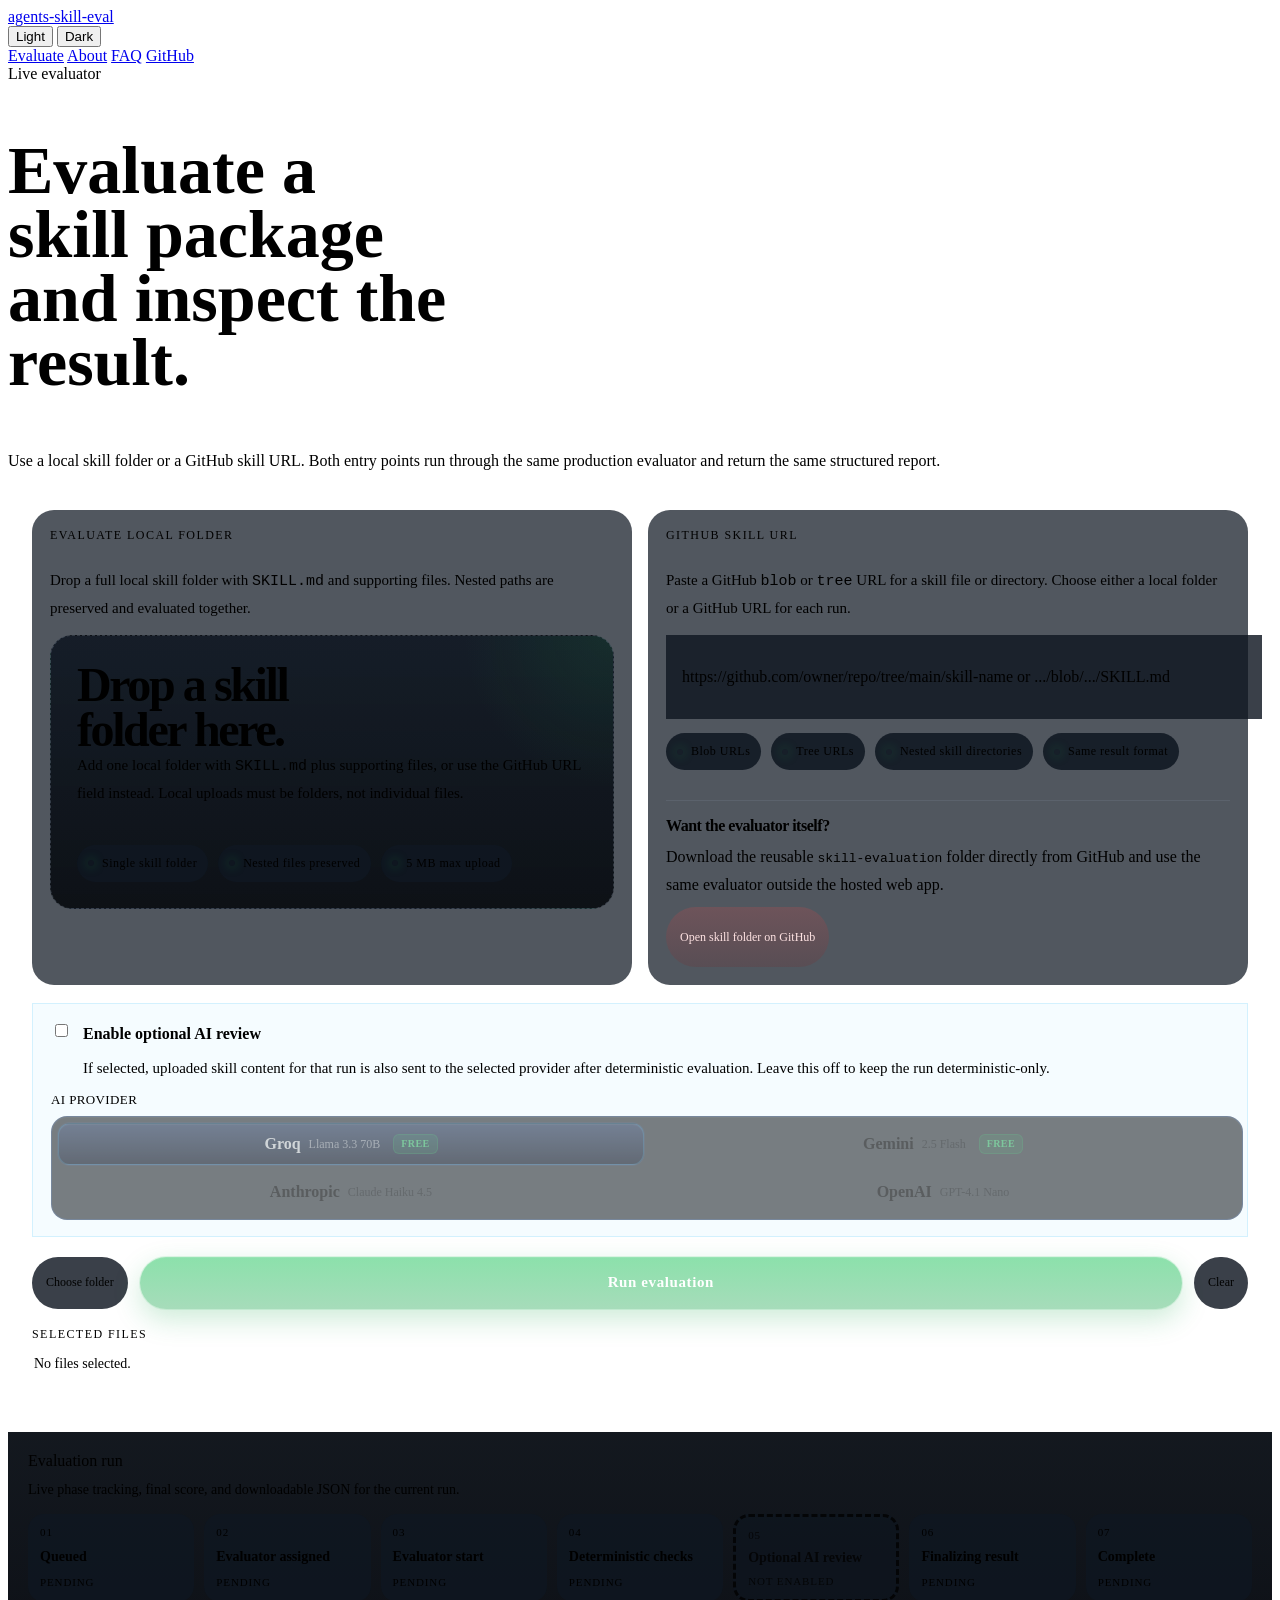
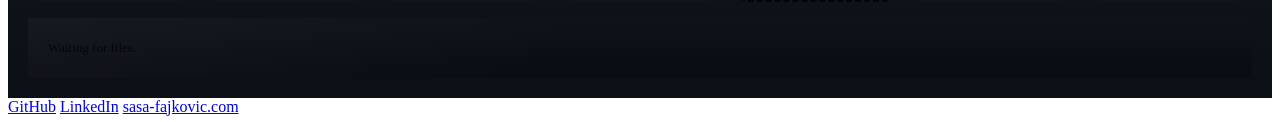
==== commit 3361690c: "feat: add Gemini 2.5 Flash as a free provider option - Add Gemini chip to frontend provider selector" ====
--- a/frontend/index.html
+++ b/frontend/index.html
@@ -777,7 +777,7 @@
     }
 
     .provider-chip--featured {
-      flex: 1 1 100%;
+      flex: 1 1 calc(50% - 6px);
     }
 
     .chip-badge {
@@ -2080,6 +2080,7 @@
               <input id="llm-provider" class="sr-only" type="hidden" value="groq">
               <div class="provider-toggle" role="group" aria-label="AI provider" aria-disabled="true">
                 <button type="button" class="provider-chip provider-chip--featured" data-provider-value="groq" aria-pressed="true" disabled>Groq <span class="chip-model">Llama 3.3 70B</span> <span class="chip-badge chip-badge--free">Free</span></button>
+                <button type="button" class="provider-chip provider-chip--featured" data-provider-value="gemini" aria-pressed="false" disabled>Gemini <span class="chip-model">2.5 Flash</span> <span class="chip-badge chip-badge--free">Free</span></button>
                 <button type="button" class="provider-chip" data-provider-value="anthropic" aria-pressed="false" disabled>Anthropic <span class="chip-model">Claude Haiku 4.5</span></button>
                 <button type="button" class="provider-chip" data-provider-value="openai" aria-pressed="false" disabled>OpenAI <span class="chip-model">GPT-4.1 Nano</span></button>
               </div>
@@ -2573,6 +2574,8 @@
           return 'OpenAI';
         case 'groq':
           return 'Groq';
+        case 'gemini':
+          return 'Gemini';
         case 'anthropic':
           return 'Anthropic Claude';
         default:
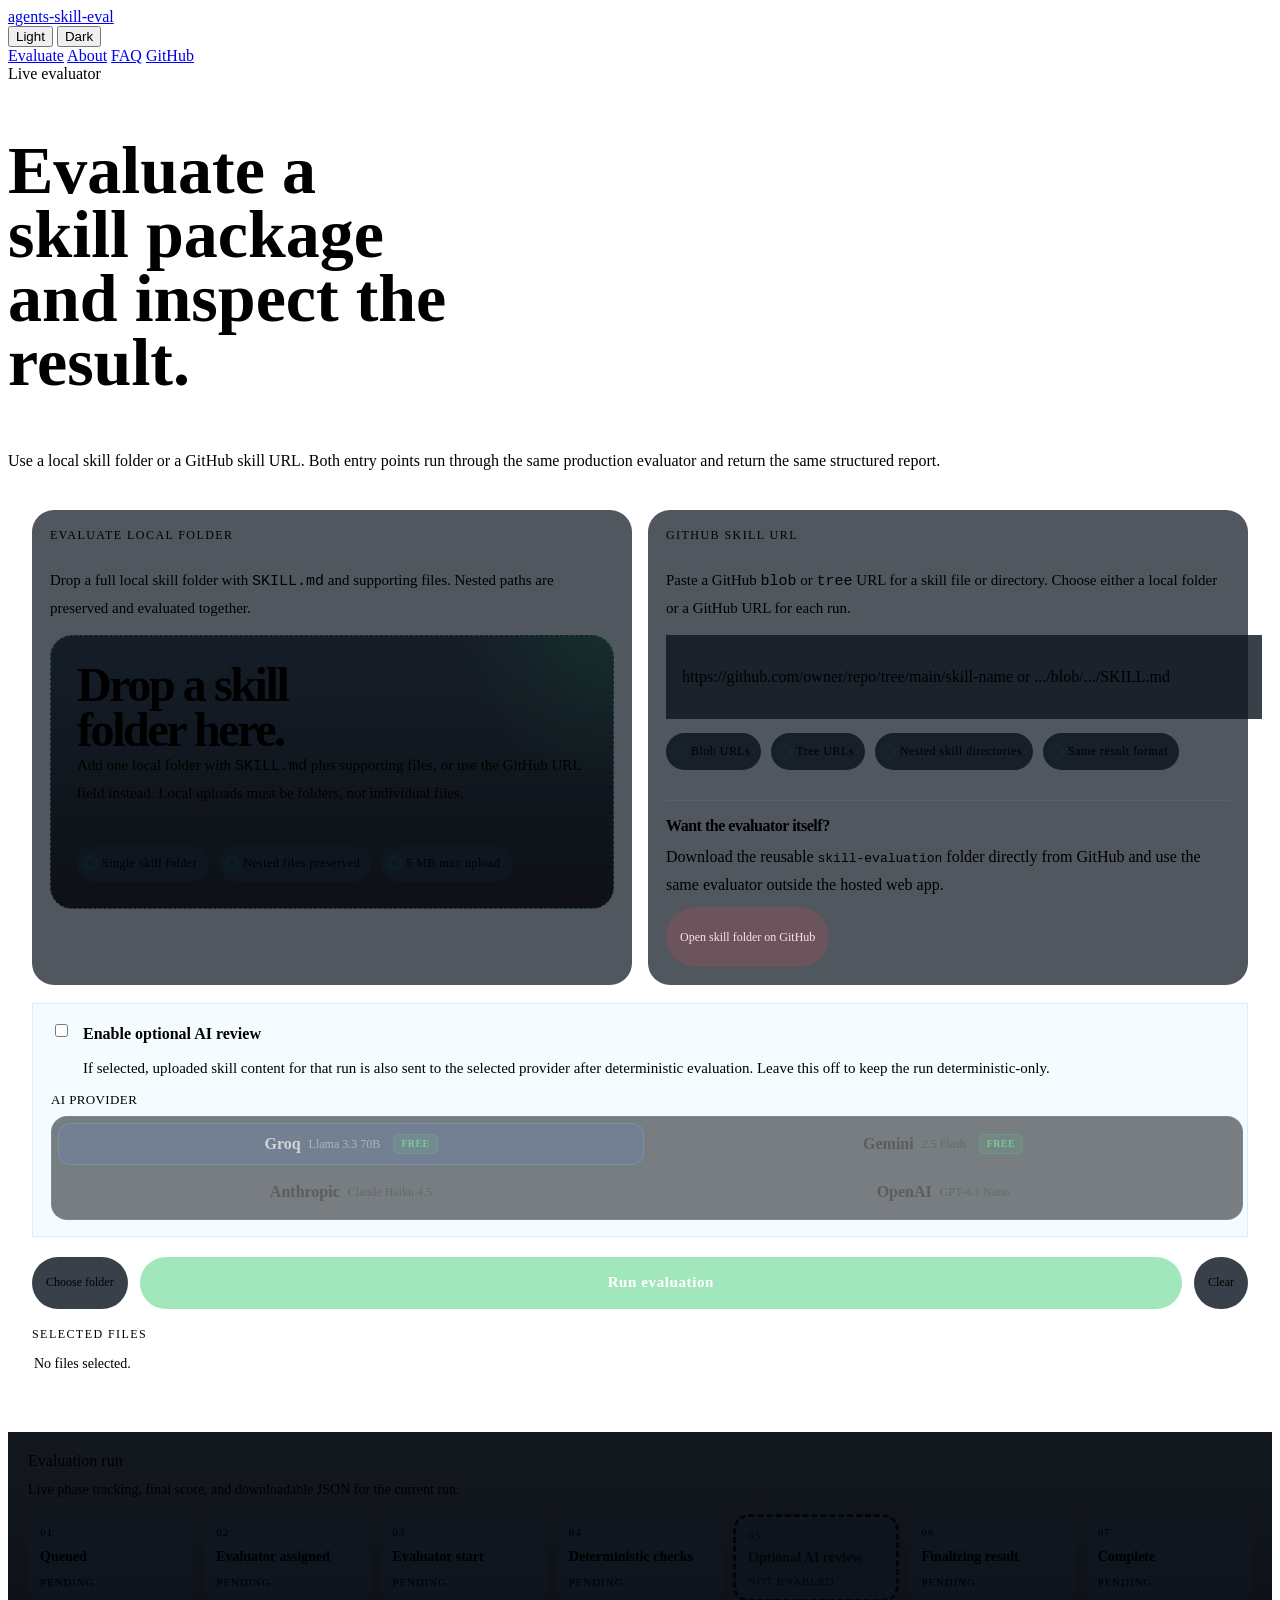
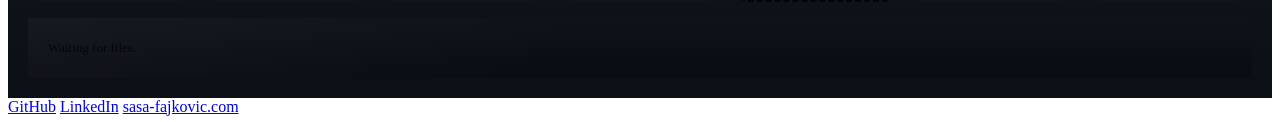
==== commit 1631b88c: "feat: improve evaluation accuracy, add score caps, fix MIME validation, and polish phase animations " ====
--- a/frontend/index.html
+++ b/frontend/index.html
@@ -93,9 +93,8 @@
     .button-primary,
     .primary {
       border-color: rgba(34, 197, 94, 0.6);
-      background: linear-gradient(180deg, rgba(34, 197, 94, 0.38), rgba(22, 163, 74, 0.28));
+      background: rgba(34, 197, 94, 0.32);
       color: #d1fae5;
-      box-shadow: inset 0 1px 0 rgba(255, 255, 255, 0.06), 0 0 16px rgba(34, 197, 94, 0.15);
     }
 
     .button-secondary {
@@ -498,13 +497,13 @@
 
     .skill-download-link {
       border-color: rgba(239, 68, 68, 0.3);
-      background: linear-gradient(180deg, rgba(239, 68, 68, 0.18), rgba(127, 29, 29, 0.16));
+      background: rgba(239, 68, 68, 0.16);
       color: #fee2e2;
     }
 
     .skill-download-link:hover {
       border-color: rgba(248, 113, 113, 0.48);
-      background: linear-gradient(180deg, rgba(239, 68, 68, 0.24), rgba(127, 29, 29, 0.2));
+      background: rgba(239, 68, 68, 0.22);
     }
 
     .entry-copy {
@@ -657,14 +656,12 @@
       letter-spacing: 0.04em;
       color: #ffffff;
       border-color: rgba(34, 197, 94, 0.7);
-      background: linear-gradient(180deg, rgba(34, 197, 94, 0.52), rgba(22, 163, 74, 0.38));
-      box-shadow: inset 0 1px 0 rgba(255, 255, 255, 0.1), 0 10px 28px rgba(22, 163, 74, 0.22), 0 0 0 1px rgba(34, 197, 94, 0.12);
+      background: rgba(34, 197, 94, 0.42);
     }
 
     .upload-actions #upload-button:hover {
       border-color: rgba(34, 197, 94, 0.85);
-      background: linear-gradient(180deg, rgba(34, 197, 94, 0.62), rgba(22, 163, 74, 0.46));
-      box-shadow: inset 0 1px 0 rgba(255, 255, 255, 0.12), 0 14px 34px rgba(22, 163, 74, 0.30), 0 0 0 1px rgba(34, 197, 94, 0.18);
+      background: rgba(34, 197, 94, 0.52);
     }
 
     button {
@@ -733,7 +730,6 @@
       border-radius: 16px;
       border: 1px solid rgba(59, 130, 246, 0.22);
       background: rgba(8, 13, 20, 0.78);
-      box-shadow: inset 0 1px 0 rgba(255, 255, 255, 0.04);
     }
 
     .provider-toggle[aria-disabled="true"] {
@@ -765,9 +761,8 @@
 
     .provider-chip[aria-pressed="true"] {
       border-color: rgba(56, 189, 248, 0.3);
-      background: linear-gradient(180deg, rgba(37, 99, 235, 0.24), rgba(15, 23, 42, 0.9));
+      background: rgba(37, 99, 235, 0.22);
       color: #f8fafc;
-      box-shadow: inset 0 1px 0 rgba(255, 255, 255, 0.07), 0 0 0 1px rgba(59, 130, 246, 0.12);
     }
 
     .provider-chip:disabled {
@@ -815,7 +810,6 @@
     html[data-theme="light"] .provider-toggle {
       border-color: rgba(148, 163, 184, 0.3);
       background: rgba(241, 245, 249, 0.92);
-      box-shadow: inset 0 1px 0 rgba(255, 255, 255, 0.7);
     }
 
     html[data-theme="light"] .provider-chip:hover {
@@ -824,9 +818,8 @@
 
     html[data-theme="light"] .provider-chip[aria-pressed="true"] {
       border-color: rgba(59, 130, 246, 0.26);
-      background: linear-gradient(180deg, rgba(191, 219, 254, 0.95), rgba(219, 234, 254, 0.92));
+      background: rgba(191, 219, 254, 0.7);
       color: #0f172a;
-      box-shadow: inset 0 1px 0 rgba(255, 255, 255, 0.88), 0 0 0 1px rgba(59, 130, 246, 0.08);
     }
 
     .llm-copy strong {
@@ -1230,8 +1223,6 @@
 
     .score-number.excellent,
     .tier-badge.excellent { color: #86efac; }
-    .score-number.very_good,
-    .tier-badge.very_good { color: #6ee7a0; }
     .score-number.good,
     .tier-badge.good { color: #4ade80; }
     .score-number.needs_work,
@@ -1631,14 +1622,13 @@
     html[data-theme="light"] .button-primary,
     html[data-theme="light"] .primary {
       border-color: rgba(22, 163, 74, 0.4);
-      background: linear-gradient(180deg, #dcfce7, #bbf7d0);
+      background: #dcfce7;
       color: #14532d;
-      box-shadow: 0 1px 3px rgba(22, 163, 74, 0.12);
     }
 
     html[data-theme="light"] .skill-download-link {
       border-color: rgba(239, 68, 68, 0.2);
-      background: linear-gradient(180deg, rgba(254, 226, 226, 0.96), rgba(254, 242, 242, 0.94));
+      background: rgba(254, 226, 226, 0.96);
       color: #991b1b;
     }
 
@@ -2155,17 +2145,20 @@
     let phaseVisualDone = -1;
     let evalDone = false;
     let evalFailed = false;
-    const PHASE_FILL_MS = 1000;
+    const LLM_PHASE_FILL_MS = 5000;
+    const LLM_PHASE_FILL_CAP = 90;
     let jobInFlight = false;
     let latestResult = null;
+    let pendingResult = null;
+    let pendingResultJobId = null;
     const phaseDefinitions = [
-      { key: 'queued', step: '01', label: 'Queued' },
-      { key: 'worker', step: '02', label: 'Evaluator assigned' },
-      { key: 'sandbox', step: '03', label: 'Evaluator start' },
-      { key: 'deterministic', step: '04', label: 'Deterministic checks' },
-      { key: 'llm', step: '05', label: 'Optional AI review' },
-      { key: 'finalizing', step: '06', label: 'Finalizing result' },
-      { key: 'complete', step: '07', label: 'Complete' },
+      { key: 'queued', step: '01', label: 'Queued', fillMs: 400 },
+      { key: 'worker', step: '02', label: 'Evaluator assigned', fillMs: 600 },
+      { key: 'sandbox', step: '03', label: 'Evaluator start', fillMs: 800 },
+      { key: 'deterministic', step: '04', label: 'Deterministic checks', fillMs: 1000 },
+      { key: 'llm', step: '05', label: 'Optional AI review', fillMs: 700 },
+      { key: 'finalizing', step: '06', label: 'Finalizing result', fillMs: 500 },
+      { key: 'complete', step: '07', label: 'Complete', fillMs: 350 },
     ];
 
     resetPhaseState();
@@ -2256,7 +2249,7 @@
     function getAiReviewOutcome(progressLines, resultData = null) {
       const lines = Array.isArray(progressLines) ? progressLines : [];
       const combined = lines.join(' ');
-      const llmRequested = resultData?.llm_enabled ?? enableLlmCheckbox.checked;
+      const llmRequested = enableLlmCheckbox.checked;
       if (resultData?.llm_analysis) {
         return { state: 'complete', label: 'Complete', summary: 'Optional AI review completed for this run.' };
       }
@@ -2309,7 +2302,7 @@
       if (/Starting evaluator/.test(combined)) observed.add('sandbox');
       if (/Preparing deterministic result/.test(combined)) observed.add('deterministic');
       if (/LLM evaluation|Optional LLM review completed/.test(combined) || resultData?.llm_analysis) observed.add('llm');
-      const llmActive = (resultData?.llm_enabled ?? enableLlmCheckbox.checked) &&
+      const llmActive = (enableLlmCheckbox.checked) &&
         !/Optional LLM review completed|Optional LLM review failed|selected provider is not configured/i.test(combined) &&
         !resultData;
       if (/Preparing final evaluation result/.test(combined) && !llmActive) observed.add('finalizing');
@@ -2334,6 +2327,8 @@
       phaseVisualDone = -1;
       evalDone = false;
       evalFailed = false;
+      pendingResult = null;
+      pendingResultJobId = null;
     }
 
     function updatePhaseTarget(progressLines, trailer, resultData) {
@@ -2352,7 +2347,7 @@
     function nextFillablePhaseIndex() {
       let next = Math.max(phaseFillIndex, phaseVisualDone) + 1;
       if (next >= phaseDefinitions.length) return -1;
-      const llmEnabled = latestResult?.llm_enabled ?? enableLlmCheckbox.checked;
+      const llmEnabled = latestResult?.llm_analysis ? true : enableLlmCheckbox.checked;
       if (phaseDefinitions[next].key === 'llm' && !llmEnabled) {
         phaseVisualDone = Math.max(phaseVisualDone, next);
         next++;
@@ -2366,12 +2361,19 @@
     function canAdvancePast(index) {
       let next = index + 1;
       if (next >= phaseDefinitions.length) return true;
-      const llmEnabled = latestResult?.llm_enabled ?? enableLlmCheckbox.checked;
+      const llmEnabled = latestResult?.llm_analysis ? true : enableLlmCheckbox.checked;
       if (phaseDefinitions[next].key === 'llm' && !llmEnabled) next++;
       if (next >= phaseDefinitions.length) return true;
       if (phaseDefinitions[next].key === 'complete' && !evalDone) return false;
       if (next > phaseTargetIndex) return false;
       return true;
+    }
+
+    function getFillDurationForPhase(index) {
+      if (phaseDefinitions[index].key === 'llm' && !pendingResult) {
+        return LLM_PHASE_FILL_MS;
+      }
+      return phaseDefinitions[index].fillMs;
     }
 
     function inferPhaseKey(progressLines, trailer = '') {
@@ -2390,7 +2392,7 @@
     function renderPhaseTracker() {
       const now = Date.now();
       const aiReviewOutcome = getAiReviewOutcome(lastProgressLines, latestResult);
-      const llmEnabled = latestResult?.llm_enabled ?? enableLlmCheckbox.checked;
+      const llmEnabled = latestResult?.llm_analysis ? true : enableLlmCheckbox.checked;
 
       phaseTracker.innerHTML = phaseDefinitions.map((phase, index) => {
         let state, stateLabel, fillPct;
@@ -2406,7 +2408,9 @@
         } else if (index === phaseFillIndex) {
           state = 'filling';
           stateLabel = 'In progress';
-          fillPct = Math.min(92, Math.round(((now - phaseFillStart) / PHASE_FILL_MS) * 100));
+          const duration = getFillDurationForPhase(index);
+          const cap = phaseDefinitions[index].key === 'llm' && !pendingResult ? LLM_PHASE_FILL_CAP : 92;
+          fillPct = Math.min(cap, Math.round(((now - phaseFillStart) / duration) * 100));
         } else {
           state = 'pending';
           stateLabel = 'Pending';
@@ -2467,17 +2471,17 @@
 
     function refreshAnimatedProgress() {
       const animating = phaseFillIndex >= 0 || phaseVisualDone < phaseTargetIndex;
-      if (!jobInFlight && !animating) return;
+      if (!jobInFlight && !animating && !pendingResult) return;
 
       const now = Date.now();
 
-      // Complete current fill if 1 second has elapsed AND next phase is ready
-      if (phaseFillIndex >= 0 && now - phaseFillStart >= PHASE_FILL_MS) {
+      // Complete current fill if duration has elapsed AND next phase is ready
+      if (phaseFillIndex >= 0 && now - phaseFillStart >= getFillDurationForPhase(phaseFillIndex)) {
         if (canAdvancePast(phaseFillIndex)) {
           phaseVisualDone = Math.max(phaseVisualDone, phaseFillIndex);
           phaseFillIndex = -1;
         }
-        // else: keep filling, capped at 92% (renderPhaseTracker handles the cap)
+        // else: keep filling, capped by renderPhaseTracker (92% or 90% for LLM)
       }
 
       // Start next fill unless evaluation failed
@@ -2490,6 +2494,16 @@
       }
 
       renderPhaseTracker();
+
+      // Once all phases are visually done, render the deferred result
+      if (pendingResult && phaseFillIndex < 0 && phaseVisualDone >= phaseDefinitions.length - 1) {
+        const data = pendingResult;
+        const jobId = pendingResultJobId;
+        pendingResult = null;
+        pendingResultJobId = null;
+        renderResult(data, true);
+        if (jobId) void releaseJobState(jobId);
+      }
     }
 
     function escapeHtml(value) {
@@ -2556,13 +2570,12 @@
       const className = variant ? `result-list ${variant}` : 'result-list';
       return `<ul class="${className}">${items.map((item) => {
         if (item && typeof item === 'object') {
-          const message = String(item.message || item.finding || item.rule_id || '').trim();
+          const ruleId = String(item.rule_id || '').trim();
+          const message = String(item.message || item.finding || '').trim();
           const reason = String(item.reason || '').trim();
-          const severity = String(item.severity || '').trim();
-          const prefix = severity ? `${severity.toUpperCase()}: ` : '';
+          const prefix = ruleId ? `${ruleId}: ` : '';
           const detail = reason ? ` <span class="result-item-reason">${escapeHtml(reason)}</span>` : '';
-          const sevAttr = severity ? ` data-severity="${severity.toLowerCase()}"` : '';
-          return `<li${sevAttr}>${escapeHtml(prefix + message)}${detail}</li>`;
+          return `<li>${escapeHtml(prefix + message)}${detail}</li>`;
         }
         return `<li>${escapeHtml(item)}</li>`;
       }).join('')}</ul>`;
@@ -2583,12 +2596,12 @@
       }
     }
 
-    function renderChecklist(deterministic) {
+    function renderChecklist(checksOverview, metadata) {
       const checks = [
-        ['Checks passed', deterministic.passed],
-        ['Checks failed', deterministic.failed],
-        ['Files discovered', deterministic.file_count],
-        ['Line count', deterministic.line_count],
+        ['Checks passed', checksOverview?.checks_passed],
+        ['Checks failed', checksOverview?.checks_failed],
+        ['Files discovered', metadata?.file_count],
+        ['Line count', metadata?.line_count],
       ];
 
       return `
@@ -2643,16 +2656,14 @@
       results.classList.remove('loading');
       if (!skipPhaseRender) {
         updatePhaseTarget(data.progress || [], 'Evaluation completed.', data);
-        // Snap all phases to complete — result is already here, no point animating.
+        // Snap all phases to complete — used only for cached/instant results.
         phaseVisualDone = phaseTargetIndex;
         phaseFillIndex = -1;
         renderPhaseTracker();
       }
       const score = Number(data.overall_score ?? 0);
-      const tier = data.overall_tier || data.llm_analysis?.quality_tier || (score >= 90 ? 'excellent' : score >= 85 ? 'very_good' : score >= 75 ? 'good' : score >= 50 ? 'needs_work' : 'poor');
+      const tier = data.overall_tier || data.llm_analysis?.quality_tier || (score >= 90 ? 'excellent' : score >= 70 ? 'good' : score >= 50 ? 'needs_work' : 'poor');
       const skillName = String(data.skill_name || 'Unnamed skill').trim() || 'Unnamed skill';
-      const skillDescription = String(data.skill_description || '').trim();
-      const skillCompatibility = String(data.skill_compatibility || '').trim();
       const llmProvider = String(data.llm_analysis?.provider || '').trim();
       const llmModel = String(data.llm_analysis?.model || '').trim();
       const aiReviewSummary = explainAiReviewOutcome(data.progress || [], data);
@@ -2696,8 +2707,6 @@
               </div>
               <div class="score-card-skill">
                 <h3 class="score-card-name">${escapeHtml(skillName)}</h3>
-                ${skillDescription ? `<p class="score-card-description">${escapeHtml(skillDescription)}</p>` : ''}
-                ${skillCompatibility ? `<div class="score-card-meta"><span class="score-card-meta-label">Compatibility</span><p class="score-card-compatibility">${escapeHtml(skillCompatibility)}</p></div>` : ''}
               </div>
             </div>
           </article>
@@ -2724,15 +2733,15 @@
         <div class="results-grid">
           <article class="result-card">
             <span class="result-label">Deterministic checks</span>
-            ${renderChecklist(data.deterministic || {})}
+            ${renderChecklist(data.checks_overview || {}, data.metadata || {})}
           </article>
           <article class="result-card">
             <span class="result-label">Issues</span>
-            ${renderList(data.deterministic?.issues || [], 'issues')}
+            ${renderList([...(data.findings?.error_findings || []), ...(data.findings?.warning_findings || [])], 'issues')}
           </article>
           <article class="result-card">
             <span class="result-label">Run mode</span>
-            <p class="result-summary">${escapeHtml(data.llm_enabled ? 'Deterministic checks plus optional AI review request.' : 'Deterministic-only evaluation.')}</p>
+            <p class="result-summary">${escapeHtml(data.llm_analysis ? 'Deterministic checks plus optional AI review.' : 'Deterministic-only evaluation.')}</p>
           </article>
           ${aiReviewCards}
         </div>
@@ -2859,8 +2868,13 @@
           }
 
           renderProgress(jobId, data.progress || [], 'Evaluation completed.');
-          renderResult(data);
-          void releaseJobState(jobId);
+          // Defer result rendering — let phase animations play through first
+          latestResult = data;
+          evalDone = true;
+          updatePhaseTarget(data.progress || [], 'Evaluation completed.', data);
+          pendingResult = data;
+          pendingResultJobId = jobId;
+          renderPhaseTracker();
         } catch (error) {
           clearInterval(pollTimer);
           pollTimer = null;
